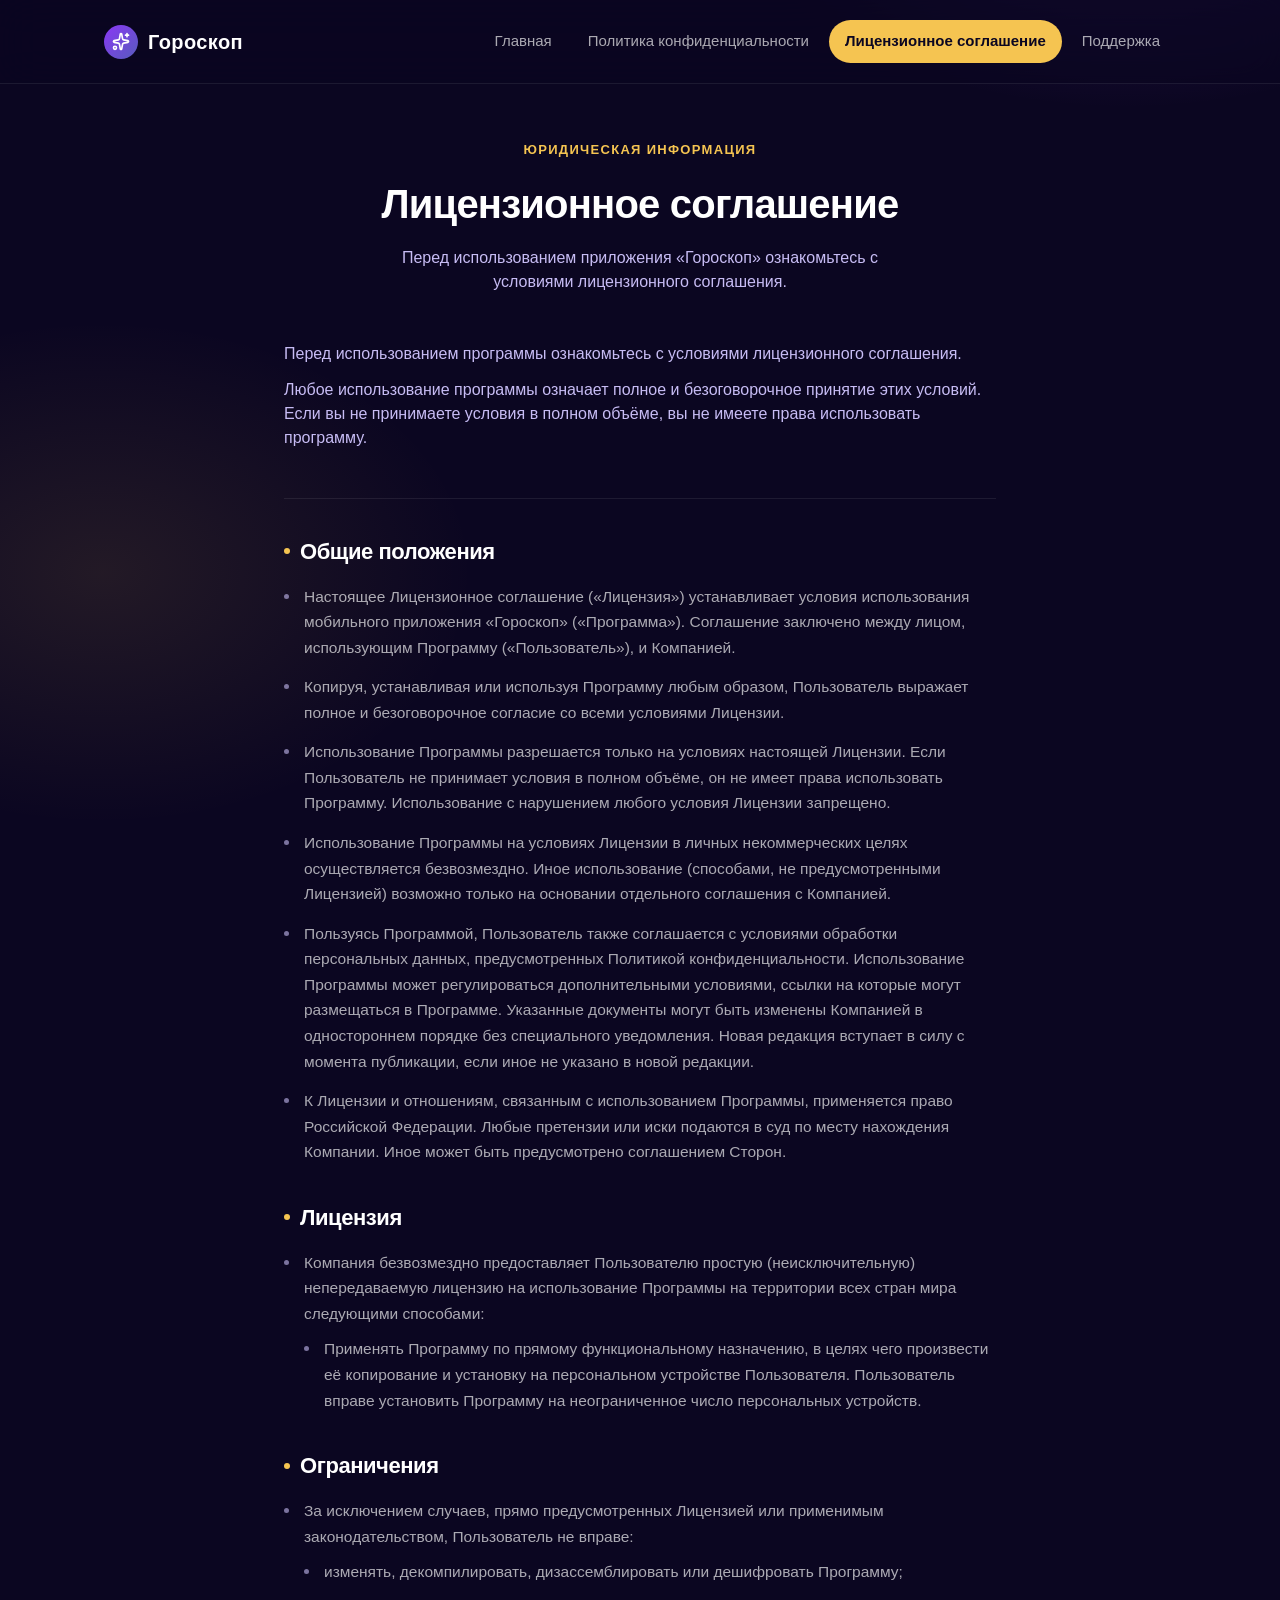
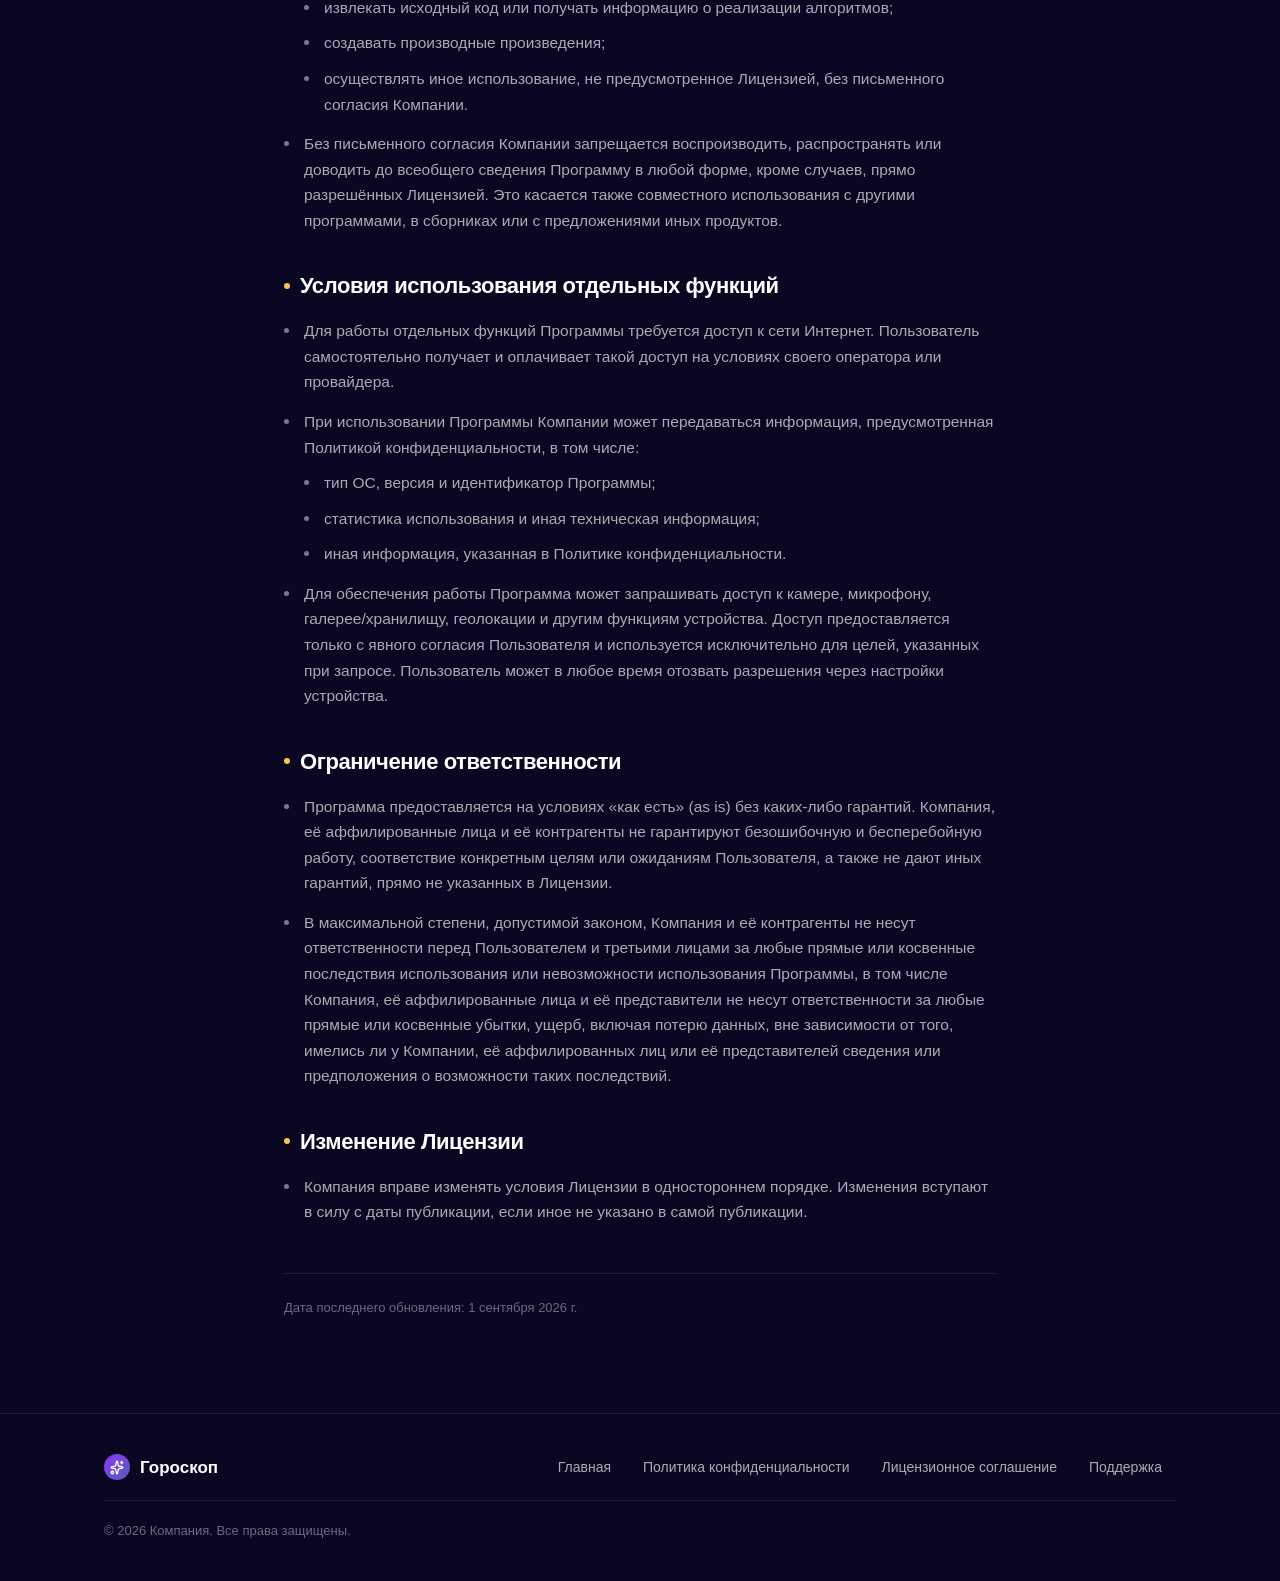
==== license.html @ 62596743 "Deploy camo landing page Replace placeholder index.html with the full landing (index, license, priva" ====
<!DOCTYPE html>
<html lang="ru">
<head>
<meta charset="UTF-8">
<meta name="viewport" content="width=device-width, initial-scale=1.0">
<title>Лицензионное соглашение — Гороскоп</title>
<meta name="description" content="Лицензионное соглашение мобильного приложения «Гороскоп».">
<link rel="stylesheet" href="assets/css/style.css">
</head>
<body>

<header class="site-header">
  <div class="container">
    <a href="index.html" class="brand">
      <span class="icon-badge"><img src="assets/img/icons/sparkle.svg" alt=""></span>
      Гороскоп
    </a>
    <nav class="nav" id="site-nav">
      <a href="index.html" class="nav-link">Главная</a>
      <a href="privacy.html" class="nav-link">Политика конфиденциальности</a>
      <a href="license.html" class="nav-link is-active">Лицензионное соглашение</a>
      <a href="support.html" class="nav-link">Поддержка</a>
    </nav>
    <button class="nav-toggle" type="button" aria-label="Открыть меню" aria-expanded="false" aria-controls="site-nav">
      <svg viewBox="0 0 24 24" fill="none" xmlns="http://www.w3.org/2000/svg">
        <path d="M3 6H21M3 12H21M3 18H21" stroke="currentColor" stroke-width="2" stroke-linecap="round"/>
      </svg>
    </button>
  </div>
</header>

<main>
  <section class="page-hero">
    <div class="container">
      <span class="eyebrow">Юридическая информация</span>
      <h1>Лицензионное соглашение</h1>
      <p>Перед использованием приложения «Гороскоп» ознакомьтесь с условиями лицензионного соглашения.</p>
    </div>
  </section>

  <section class="legal-content">
    <div class="container">
      <div class="intro">
        <p>Перед использованием программы ознакомьтесь с условиями лицензионного соглашения.</p>
        <p>Любое использование программы означает полное и безоговорочное принятие этих условий. Если вы не принимаете условия в полном объёме, вы не имеете права использовать программу.</p>
      </div>

      <div class="legal-section">
        <h2>Общие положения</h2>
        <ul>
          <li>Настоящее Лицензионное соглашение («Лицензия») устанавливает условия использования мобильного приложения «Гороскоп» («Программа»). Соглашение заключено между лицом, использующим Программу («Пользователь»), и Компанией.</li>
          <li>Копируя, устанавливая или используя Программу любым образом, Пользователь выражает полное и безоговорочное согласие со всеми условиями Лицензии.</li>
          <li>Использование Программы разрешается только на условиях настоящей Лицензии. Если Пользователь не принимает условия в полном объёме, он не имеет права использовать Программу. Использование с нарушением любого условия Лицензии запрещено.</li>
          <li>Использование Программы на условиях Лицензии в личных некоммерческих целях осуществляется безвозмездно. Иное использование (способами, не предусмотренными Лицензией) возможно только на основании отдельного соглашения с Компанией.</li>
          <li>Пользуясь Программой, Пользователь также соглашается с условиями обработки персональных данных, предусмотренных Политикой конфиденциальности. Использование Программы может регулироваться дополнительными условиями, ссылки на которые могут размещаться в Программе. Указанные документы могут быть изменены Компанией в одностороннем порядке без специального уведомления. Новая редакция вступает в силу с момента публикации, если иное не указано в новой редакции.</li>
          <li>К Лицензии и отношениям, связанным с использованием Программы, применяется право Российской Федерации. Любые претензии или иски подаются в суд по месту нахождения Компании. Иное может быть предусмотрено соглашением Сторон.</li>
        </ul>
      </div>

      <div class="legal-section">
        <h2>Лицензия</h2>
        <ul>
          <li>Компания безвозмездно предоставляет Пользователю простую (неисключительную) непередаваемую лицензию на использование Программы на территории всех стран мира следующими способами:
            <ul>
              <li>Применять Программу по прямому функциональному назначению, в целях чего произвести её копирование и установку на персональном устройстве Пользователя. Пользователь вправе установить Программу на неограниченное число персональных устройств.</li>
            </ul>
          </li>
        </ul>
      </div>

      <div class="legal-section">
        <h2>Ограничения</h2>
        <ul>
          <li>За исключением случаев, прямо предусмотренных Лицензией или применимым законодательством, Пользователь не вправе:
            <ul>
              <li>изменять, декомпилировать, дизассемблировать или дешифровать Программу;</li>
              <li>извлекать исходный код или получать информацию о реализации алгоритмов;</li>
              <li>создавать производные произведения;</li>
              <li>осуществлять иное использование, не предусмотренное Лицензией, без письменного согласия Компании.</li>
            </ul>
          </li>
          <li>Без письменного согласия Компании запрещается воспроизводить, распространять или доводить до всеобщего сведения Программу в любой форме, кроме случаев, прямо разрешённых Лицензией. Это касается также совместного использования с другими программами, в сборниках или с предложениями иных продуктов.</li>
        </ul>
      </div>

      <div class="legal-section">
        <h2>Условия использования отдельных функций</h2>
        <ul>
          <li>Для работы отдельных функций Программы требуется доступ к сети Интернет. Пользователь самостоятельно получает и оплачивает такой доступ на условиях своего оператора или провайдера.</li>
          <li>При использовании Программы Компании может передаваться информация, предусмотренная Политикой конфиденциальности, в том числе:
            <ul>
              <li>тип ОС, версия и идентификатор Программы;</li>
              <li>статистика использования и иная техническая информация;</li>
              <li>иная информация, указанная в Политике конфиденциальности.</li>
            </ul>
          </li>
          <li>Для обеспечения работы Программа может запрашивать доступ к камере, микрофону, галерее/хранилищу, геолокации и другим функциям устройства. Доступ предоставляется только с явного согласия Пользователя и используется исключительно для целей, указанных при запросе. Пользователь может в любое время отозвать разрешения через настройки устройства.</li>
        </ul>
      </div>

      <div class="legal-section">
        <h2>Ограничение ответственности</h2>
        <ul>
          <li>Программа предоставляется на условиях «как есть» (as is) без каких-либо гарантий. Компания, её аффилированные лица и её контрагенты не гарантируют безошибочную и бесперебойную работу, соответствие конкретным целям или ожиданиям Пользователя, а также не дают иных гарантий, прямо не указанных в Лицензии.</li>
          <li>В максимальной степени, допустимой законом, Компания и её контрагенты не несут ответственности перед Пользователем и третьими лицами за любые прямые или косвенные последствия использования или невозможности использования Программы, в том числе Компания, её аффилированные лица и её представители не несут ответственности за любые прямые или косвенные убытки, ущерб, включая потерю данных, вне зависимости от того, имелись ли у Компании, её аффилированных лиц или её представителей сведения или предположения о возможности таких последствий.</li>
        </ul>
      </div>

      <div class="legal-section">
        <h2>Изменение Лицензии</h2>
        <ul>
          <li>Компания вправе изменять условия Лицензии в одностороннем порядке. Изменения вступают в силу с даты публикации, если иное не указано в самой публикации.</li>
        </ul>
      </div>

      <p class="legal-updated">Дата последнего обновления: 1 сентября 2026 г.</p>
    </div>
  </section>
</main>

<footer class="site-footer">
  <div class="container">
    <a href="index.html" class="footer-brand">
      <span class="icon-badge"><img src="assets/img/icons/sparkle.svg" alt=""></span>
      Гороскоп
    </a>
    <ul class="footer-nav">
      <li><a href="index.html" class="nav-link">Главная</a></li>
      <li><a href="privacy.html" class="nav-link">Политика конфиденциальности</a></li>
      <li><a href="license.html" class="nav-link">Лицензионное соглашение</a></li>
      <li><a href="support.html" class="nav-link">Поддержка</a></li>
    </ul>
    <p class="footer-copy">© 2026 Компания. Все права защищены.</p>
  </div>
</footer>

<script src="assets/js/main.js"></script>
</body>
</html>
---- assets/css/style.css ----
/* ============================================================
   Гороскоп — лендинг. Цветовая палитра и типографика взяты из
   дизайна приложения в Figma («Камуфляжи | Кудряшова»).
   ============================================================ */

:root {
  --color-bg: #0b0621;
  --color-bg-soft: #0f0c20;
  --color-bg-elevated: #16062e;
  --color-surface: rgba(255, 255, 255, 0.04);
  --color-surface-hover: rgba(255, 255, 255, 0.07);
  --color-border: rgba(255, 255, 255, 0.08);
  --color-border-strong: rgba(255, 255, 255, 0.14);
  --color-text: #ffffff;
  --color-text-muted: #c7bcf4;
  --color-text-dim: rgba(255, 255, 255, 0.66);
  --color-accent: #f5c451;
  --color-accent-2: #9747ff;
  --color-violet: #575cbc;
  --color-violet-deep: #8a38f5;

  --radius-pill: 100px;
  --radius-lg: 32px;
  --radius-md: 20px;
  --radius-sm: 12px;

  --font-display: -apple-system, "SF Pro Display", "Segoe UI", Roboto, Helvetica, Arial, sans-serif;
  --font-text: -apple-system, "SF Pro Text", "Segoe UI", Roboto, Helvetica, Arial, sans-serif;

  --container-width: 1120px;
  --header-height: 84px;
}

* {
  box-sizing: border-box;
}

html {
  scroll-behavior: smooth;
}

body {
  margin: 0;
  min-height: 100vh;
  background:
    radial-gradient(680px 460px at 88% -6%, rgba(151, 71, 255, 0.28), transparent 65%),
    radial-gradient(620px 420px at 8% 18%, rgba(245, 196, 81, 0.10), transparent 60%),
    radial-gradient(900px 620px at 50% 115%, rgba(87, 92, 188, 0.28), transparent 60%),
    var(--color-bg);
  color: var(--color-text);
  font-family: var(--font-text);
  font-size: 16px;
  line-height: 1.5;
  -webkit-font-smoothing: antialiased;
}

img {
  max-width: 100%;
  display: block;
}

a {
  color: inherit;
  text-decoration: none;
}

ul {
  margin: 0;
  padding: 0;
  list-style: none;
}

h1, h2, h3, h4 {
  font-family: var(--font-display);
  margin: 0;
  font-weight: 700;
  letter-spacing: -0.02em;
}

p {
  margin: 0;
}

.container {
  width: 100%;
  max-width: var(--container-width);
  margin: 0 auto;
  padding: 0 24px;
}

.visually-hidden {
  position: absolute;
  width: 1px;
  height: 1px;
  overflow: hidden;
  clip: rect(0 0 0 0);
  white-space: nowrap;
}

/* ---------------- Header ---------------- */

.site-header {
  position: sticky;
  top: 0;
  z-index: 100;
  height: var(--header-height);
  display: flex;
  align-items: center;
  background: rgba(11, 6, 33, 0.72);
  backdrop-filter: blur(20px);
  -webkit-backdrop-filter: blur(20px);
  border-bottom: 1px solid var(--color-border);
}

.site-header .container {
  display: flex;
  align-items: center;
  justify-content: space-between;
  gap: 24px;
}

.brand {
  display: flex;
  align-items: center;
  gap: 10px;
  font-family: var(--font-display);
  font-weight: 800;
  font-size: 20px;
  letter-spacing: 0.02em;
}

.brand .icon-badge {
  width: 34px;
  height: 34px;
}

.nav {
  display: flex;
  align-items: center;
  gap: 4px;
}

.nav-link {
  padding: 10px 16px;
  border-radius: var(--radius-pill);
  font-size: 15px;
  font-weight: 500;
  color: var(--color-text-dim);
  transition: color 0.2s ease, background 0.2s ease;
  white-space: nowrap;
}

.nav-link:hover {
  color: var(--color-text);
  background: var(--color-surface);
}

.nav-link.is-active {
  color: var(--color-bg);
  background: var(--color-accent);
  font-weight: 600;
}

.nav-toggle {
  display: none;
  width: 40px;
  height: 40px;
  border-radius: var(--radius-sm);
  border: 1px solid var(--color-border);
  background: var(--color-surface);
  color: var(--color-text);
  align-items: center;
  justify-content: center;
}

.nav-toggle svg {
  width: 20px;
  height: 20px;
}

/* ---------------- Buttons ---------------- */

.btn {
  display: inline-flex;
  align-items: center;
  justify-content: center;
  gap: 8px;
  padding: 15px 28px;
  border-radius: var(--radius-pill);
  font-family: var(--font-text);
  font-weight: 600;
  font-size: 16px;
  border: 1px solid transparent;
  cursor: pointer;
  transition: transform 0.2s ease, background 0.2s ease, border-color 0.2s ease;
}

.btn:hover {
  transform: translateY(-1px);
}

.btn-primary {
  background: var(--color-accent);
  color: #241605;
}

.btn-primary:hover {
  background: #f8d271;
}

.btn-ghost {
  background: var(--color-surface);
  border-color: var(--color-border-strong);
  color: var(--color-text);
}

.btn-ghost:hover {
  background: var(--color-surface-hover);
}

/* ---------------- Hero ---------------- */

.hero {
  padding: 88px 0 60px;
}

.hero .container {
  display: flex;
  justify-content: center;
  text-align: center;
}

.hero-content {
  max-width: 640px;
}

.hero-eyebrow {
  display: inline-flex;
  align-items: center;
  gap: 8px;
  padding: 8px 16px;
  border-radius: var(--radius-pill);
  background: var(--color-surface);
  border: 1px solid var(--color-border-strong);
  color: var(--color-accent);
  font-size: 13px;
  font-weight: 600;
  letter-spacing: 0.08em;
  text-transform: uppercase;
  margin-bottom: 24px;
}

.hero-eyebrow .icon {
  width: 16px;
  height: 16px;
}

.hero h1 {
  font-size: clamp(36px, 5vw, 56px);
  line-height: 1.08;
  font-weight: 800;
  margin-bottom: 20px;
}

.hero h1 span {
  color: var(--color-accent);
}

.hero-subtext {
  font-size: 19px;
  color: var(--color-text-muted);
  max-width: 480px;
  margin: 0 auto 32px;
  line-height: 1.5;
}

.hero-actions {
  display: flex;
  flex-wrap: wrap;
  align-items: center;
  justify-content: center;
  gap: 16px;
}

.store-note {
  display: inline-flex;
  align-items: center;
  gap: 8px;
  padding: 12px 20px;
  border-radius: var(--radius-pill);
  background: var(--color-surface);
  border: 1px dashed var(--color-border-strong);
  color: var(--color-text-dim);
  font-size: 14px;
}

/* ---------------- Sections ---------------- */

.section {
  padding: 64px 0;
}

.section-head {
  max-width: 620px;
  margin: 0 auto 44px;
  text-align: center;
}

.section-head .eyebrow {
  display: block;
  color: var(--color-accent);
  font-size: 13px;
  font-weight: 700;
  letter-spacing: 0.1em;
  text-transform: uppercase;
  margin-bottom: 12px;
}

.section-head h2 {
  font-size: clamp(28px, 3.5vw, 38px);
  margin-bottom: 12px;
}

.section-head p {
  color: var(--color-text-muted);
  font-size: 17px;
}

/* Feature cards */

.feature-grid {
  display: grid;
  grid-template-columns: repeat(3, 1fr);
  gap: 20px;
}

.feature-card {
  background: var(--color-surface);
  border: 1px solid var(--color-border);
  border-radius: var(--radius-lg);
  padding: 32px;
  transition: border-color 0.2s ease, transform 0.2s ease;
}

.feature-card:hover {
  border-color: var(--color-border-strong);
  transform: translateY(-4px);
}

.feature-icon {
  width: 52px;
  height: 52px;
  border-radius: var(--radius-md);
  background: rgba(245, 196, 81, 0.12);
  display: flex;
  align-items: center;
  justify-content: center;
  margin-bottom: 20px;
}

.feature-icon img {
  width: 24px;
  height: 24px;
}

.feature-card h3 {
  font-size: 20px;
  margin-bottom: 10px;
}

.feature-card p {
  color: var(--color-text-muted);
  font-size: 15px;
  line-height: 1.55;
}

/* Zodiac grid */

.zodiac-section {
  background: var(--color-bg-elevated);
  border-top: 1px solid var(--color-border);
  border-bottom: 1px solid var(--color-border);
}

.zodiac-grid {
  display: grid;
  grid-template-columns: repeat(6, 1fr);
  gap: 16px;
}

.zodiac-item {
  display: flex;
  flex-direction: column;
  align-items: center;
  gap: 12px;
  padding: 20px 12px;
  border-radius: var(--radius-md);
  background: var(--color-surface);
  border: 1px solid var(--color-border);
  text-align: center;
}

.zodiac-item .glyph {
  width: 40px;
  height: 40px;
  border-radius: 50%;
  background: rgba(151, 71, 255, 0.16);
  display: flex;
  align-items: center;
  justify-content: center;
}

.zodiac-item .glyph img {
  width: 20px;
  height: 20px;
}

.zodiac-item span {
  font-size: 13px;
  font-weight: 600;
  color: var(--color-text-dim);
}

/* CTA */

.cta {
  text-align: center;
  background: var(--color-surface);
  border: 1px solid var(--color-border-strong);
  border-radius: var(--radius-lg);
  padding: 56px 32px;
}

.cta h2 {
  font-size: clamp(26px, 3vw, 34px);
  margin-bottom: 14px;
}

.cta p {
  color: var(--color-text-muted);
  margin-bottom: 28px;
  font-size: 17px;
}

/* ---------------- Footer ---------------- */

.site-footer {
  border-top: 1px solid var(--color-border);
  padding: 40px 0;
}

.site-footer .container {
  display: flex;
  flex-wrap: wrap;
  align-items: center;
  justify-content: space-between;
  gap: 20px;
}

.footer-brand {
  display: flex;
  align-items: center;
  gap: 10px;
  font-family: var(--font-display);
  font-weight: 700;
  font-size: 17px;
}

.footer-brand .icon-badge {
  width: 26px;
  height: 26px;
}

.footer-nav {
  display: flex;
  flex-wrap: wrap;
  gap: 8px 4px;
}

.footer-nav .nav-link {
  color: var(--color-text-dim);
  padding: 8px 14px;
  font-size: 14px;
}

.footer-copy {
  width: 100%;
  color: rgba(255, 255, 255, 0.4);
  font-size: 13px;
  padding-top: 20px;
  border-top: 1px solid var(--color-border);
}

/* ---------------- Icon badge helper ---------------- */

.icon-badge {
  border-radius: 50%;
  background: linear-gradient(135deg, var(--color-violet-deep), var(--color-violet));
  display: flex;
  align-items: center;
  justify-content: center;
  flex-shrink: 0;
}

.icon-badge img {
  width: 55%;
  height: 55%;
}

/* ---------------- Legal / text pages ---------------- */

.page-hero {
  padding: 56px 0 24px;
  text-align: center;
}

.page-hero .eyebrow {
  display: block;
  color: var(--color-accent);
  font-size: 13px;
  font-weight: 700;
  letter-spacing: 0.1em;
  text-transform: uppercase;
  margin-bottom: 14px;
}

.page-hero h1 {
  font-size: clamp(28px, 4vw, 40px);
  margin-bottom: 12px;
}

.page-hero p {
  color: var(--color-text-muted);
  font-size: 16px;
  max-width: 560px;
  margin: 0 auto;
}

.legal-content {
  max-width: 760px;
  margin: 0 auto;
  padding: 24px 0 96px;
}

.legal-content .intro p {
  color: var(--color-text-muted);
  font-size: 16px;
  margin-bottom: 12px;
}

.legal-content .intro {
  margin-bottom: 36px;
  padding-bottom: 36px;
  border-bottom: 1px solid var(--color-border);
}

.legal-section {
  margin-bottom: 36px;
}

.legal-section h2 {
  font-size: 22px;
  margin-bottom: 16px;
  display: flex;
  align-items: center;
  gap: 10px;
}

.legal-section h2::before {
  content: "";
  width: 6px;
  height: 6px;
  border-radius: 50%;
  background: var(--color-accent);
  flex-shrink: 0;
}

.legal-section ul {
  display: flex;
  flex-direction: column;
  gap: 14px;
}

.legal-section li {
  color: var(--color-text-dim);
  font-size: 15.5px;
  line-height: 1.65;
  padding-left: 20px;
  position: relative;
}

.legal-section li::before {
  content: "";
  position: absolute;
  left: 0;
  top: 10px;
  width: 5px;
  height: 5px;
  border-radius: 50%;
  background: var(--color-text-muted);
  opacity: 0.6;
}

.legal-section ul ul {
  margin-top: 10px;
  gap: 10px;
}

.legal-updated {
  margin-top: 48px;
  padding-top: 24px;
  border-top: 1px solid var(--color-border);
  color: rgba(255, 255, 255, 0.4);
  font-size: 13px;
}

/* ---------------- Support page ---------------- */

.support-content {
  max-width: 680px;
  margin: 0 auto;
  padding: 24px 0 96px;
  display: flex;
  flex-direction: column;
  gap: 24px;
}

.support-card {
  background: var(--color-surface);
  border: 1px solid var(--color-border);
  border-radius: var(--radius-lg);
  padding: 36px;
}

.support-card h2 {
  font-size: 22px;
  margin-bottom: 12px;
}

.support-card p {
  color: var(--color-text-muted);
  font-size: 15.5px;
  line-height: 1.6;
  margin-bottom: 20px;
}

.support-email {
  display: inline-flex;
  align-items: center;
  gap: 10px;
  padding: 16px 24px;
  border-radius: var(--radius-pill);
  background: var(--color-accent);
  color: #241605;
  font-weight: 700;
  font-size: 16px;
}

.support-email .icon {
  width: 20px;
  height: 20px;
}

.support-meta {
  display: flex;
  flex-wrap: wrap;
  gap: 12px;
  margin-top: 24px;
}

.support-meta .tag {
  font-size: 13px;
  color: var(--color-text-dim);
  background: rgba(255, 255, 255, 0.06);
  border: 1px solid var(--color-border);
  border-radius: var(--radius-pill);
  padding: 8px 14px;
}

/* ---------------- Responsive ---------------- */

@media (max-width: 900px) {
  .feature-grid {
    grid-template-columns: 1fr;
  }

  .zodiac-grid {
    grid-template-columns: repeat(4, 1fr);
  }
}

@media (max-width: 760px) {
  .nav {
    position: fixed;
    top: var(--header-height);
    left: 0;
    right: 0;
    flex-direction: column;
    align-items: stretch;
    background: rgba(11, 6, 33, 0.98);
    backdrop-filter: blur(20px);
    border-bottom: 1px solid var(--color-border);
    padding: 12px;
    gap: 4px;
    transform: translateY(-8px);
    opacity: 0;
    visibility: hidden;
    transition: opacity 0.2s ease, transform 0.2s ease, visibility 0.2s;
  }

  .nav.is-open {
    transform: translateY(0);
    opacity: 1;
    visibility: visible;
  }

  .nav-link {
    text-align: center;
    padding: 14px 16px;
  }

  .nav-toggle {
    display: inline-flex;
  }

  .zodiac-grid {
    grid-template-columns: repeat(3, 1fr);
  }
}

@media (max-width: 520px) {
  .hero {
    padding: 56px 0 40px;
  }

  .site-footer .container {
    flex-direction: column;
    align-items: flex-start;
  }
}
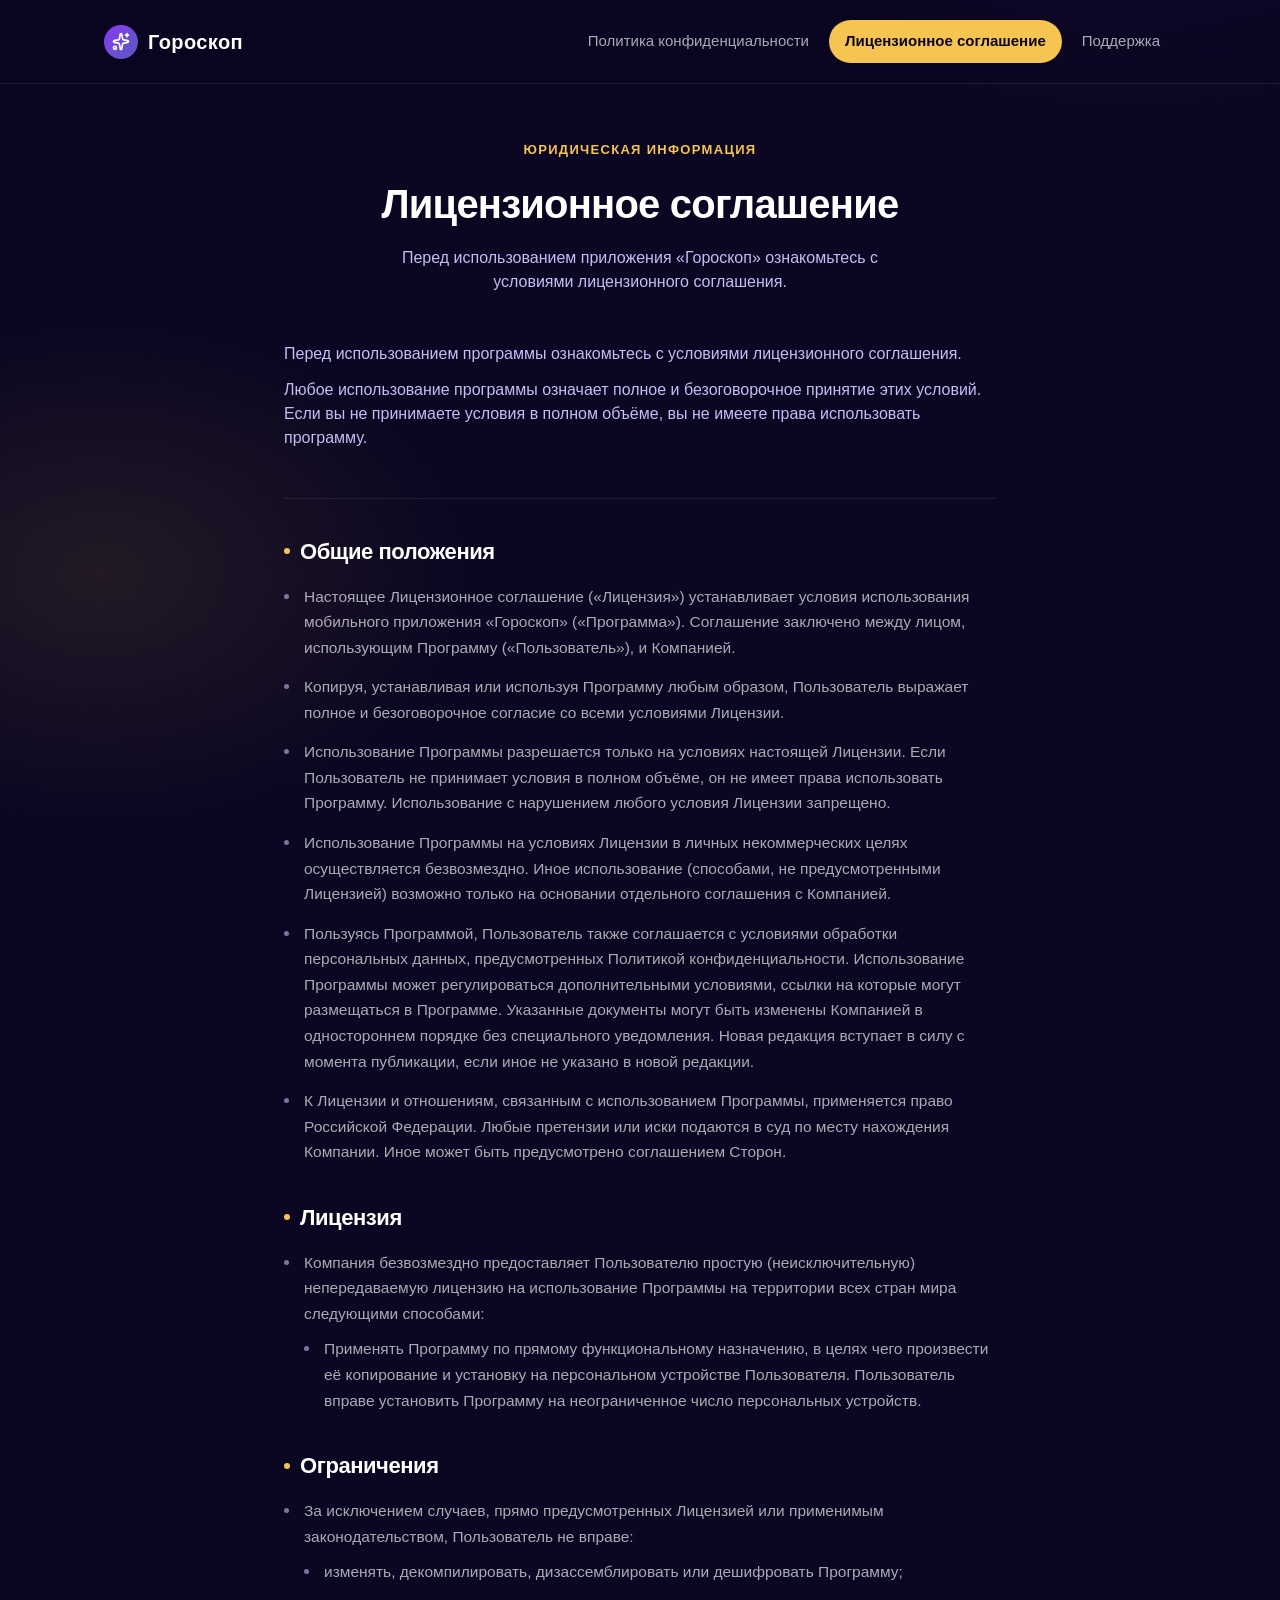
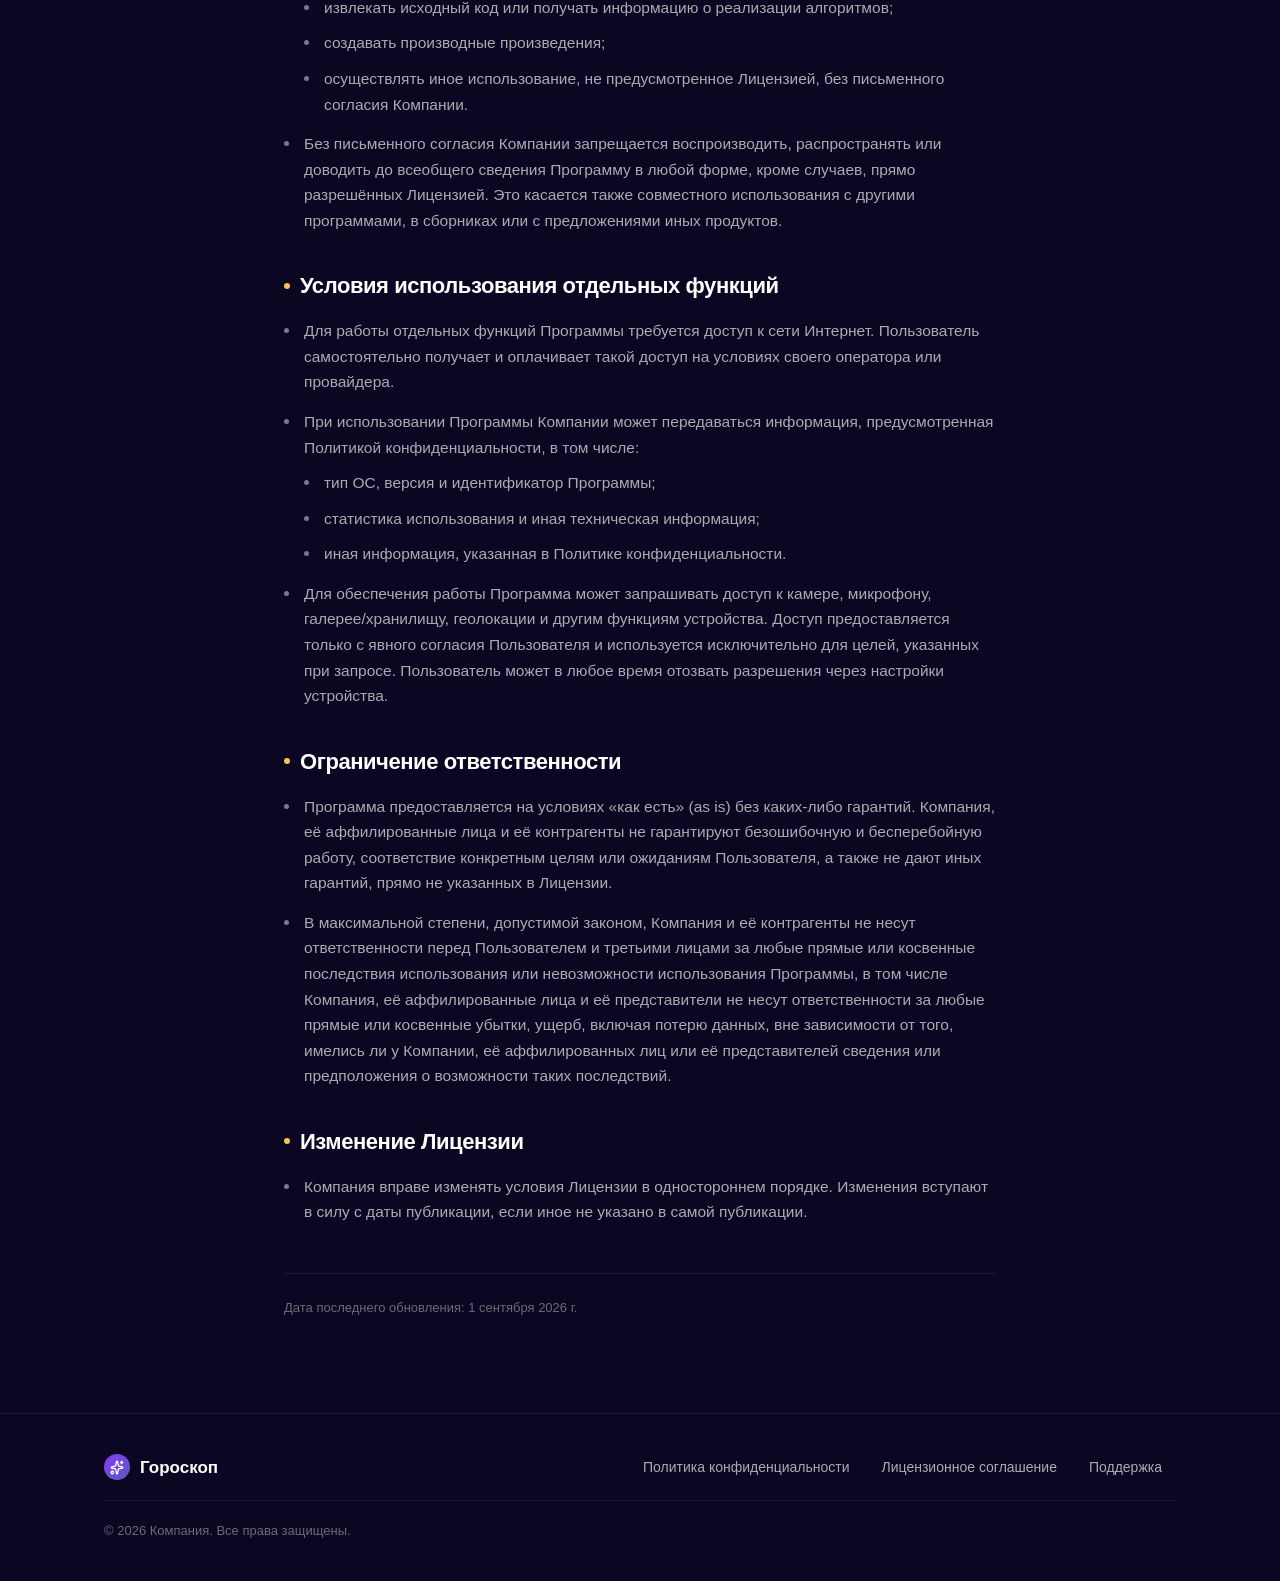
==== commit 41bb9dd5: "Replace marketing landing with legal pages only New version drops the promo homepage: nav and footer" ====
--- a/license.html
+++ b/license.html
@@ -11,12 +11,11 @@
 
 <header class="site-header">
   <div class="container">
-    <a href="index.html" class="brand">
+    <a href="privacy.html" class="brand">
       <span class="icon-badge"><img src="assets/img/icons/sparkle.svg" alt=""></span>
       Гороскоп
     </a>
     <nav class="nav" id="site-nav">
-      <a href="index.html" class="nav-link">Главная</a>
       <a href="privacy.html" class="nav-link">Политика конфиденциальности</a>
       <a href="license.html" class="nav-link is-active">Лицензионное соглашение</a>
       <a href="support.html" class="nav-link">Поддержка</a>
@@ -120,12 +119,11 @@
 
 <footer class="site-footer">
   <div class="container">
-    <a href="index.html" class="footer-brand">
+    <a href="privacy.html" class="footer-brand">
       <span class="icon-badge"><img src="assets/img/icons/sparkle.svg" alt=""></span>
       Гороскоп
     </a>
     <ul class="footer-nav">
-      <li><a href="index.html" class="nav-link">Главная</a></li>
       <li><a href="privacy.html" class="nav-link">Политика конфиденциальности</a></li>
       <li><a href="license.html" class="nav-link">Лицензионное соглашение</a></li>
       <li><a href="support.html" class="nav-link">Поддержка</a></li>
--- a/assets/css/style.css
+++ b/assets/css/style.css
@@ -218,230 +218,6 @@
   background: var(--color-surface-hover);
 }
 
-/* ---------------- Hero ---------------- */
-
-.hero {
-  padding: 88px 0 60px;
-}
-
-.hero .container {
-  display: flex;
-  justify-content: center;
-  text-align: center;
-}
-
-.hero-content {
-  max-width: 640px;
-}
-
-.hero-eyebrow {
-  display: inline-flex;
-  align-items: center;
-  gap: 8px;
-  padding: 8px 16px;
-  border-radius: var(--radius-pill);
-  background: var(--color-surface);
-  border: 1px solid var(--color-border-strong);
-  color: var(--color-accent);
-  font-size: 13px;
-  font-weight: 600;
-  letter-spacing: 0.08em;
-  text-transform: uppercase;
-  margin-bottom: 24px;
-}
-
-.hero-eyebrow .icon {
-  width: 16px;
-  height: 16px;
-}
-
-.hero h1 {
-  font-size: clamp(36px, 5vw, 56px);
-  line-height: 1.08;
-  font-weight: 800;
-  margin-bottom: 20px;
-}
-
-.hero h1 span {
-  color: var(--color-accent);
-}
-
-.hero-subtext {
-  font-size: 19px;
-  color: var(--color-text-muted);
-  max-width: 480px;
-  margin: 0 auto 32px;
-  line-height: 1.5;
-}
-
-.hero-actions {
-  display: flex;
-  flex-wrap: wrap;
-  align-items: center;
-  justify-content: center;
-  gap: 16px;
-}
-
-.store-note {
-  display: inline-flex;
-  align-items: center;
-  gap: 8px;
-  padding: 12px 20px;
-  border-radius: var(--radius-pill);
-  background: var(--color-surface);
-  border: 1px dashed var(--color-border-strong);
-  color: var(--color-text-dim);
-  font-size: 14px;
-}
-
-/* ---------------- Sections ---------------- */
-
-.section {
-  padding: 64px 0;
-}
-
-.section-head {
-  max-width: 620px;
-  margin: 0 auto 44px;
-  text-align: center;
-}
-
-.section-head .eyebrow {
-  display: block;
-  color: var(--color-accent);
-  font-size: 13px;
-  font-weight: 700;
-  letter-spacing: 0.1em;
-  text-transform: uppercase;
-  margin-bottom: 12px;
-}
-
-.section-head h2 {
-  font-size: clamp(28px, 3.5vw, 38px);
-  margin-bottom: 12px;
-}
-
-.section-head p {
-  color: var(--color-text-muted);
-  font-size: 17px;
-}
-
-/* Feature cards */
-
-.feature-grid {
-  display: grid;
-  grid-template-columns: repeat(3, 1fr);
-  gap: 20px;
-}
-
-.feature-card {
-  background: var(--color-surface);
-  border: 1px solid var(--color-border);
-  border-radius: var(--radius-lg);
-  padding: 32px;
-  transition: border-color 0.2s ease, transform 0.2s ease;
-}
-
-.feature-card:hover {
-  border-color: var(--color-border-strong);
-  transform: translateY(-4px);
-}
-
-.feature-icon {
-  width: 52px;
-  height: 52px;
-  border-radius: var(--radius-md);
-  background: rgba(245, 196, 81, 0.12);
-  display: flex;
-  align-items: center;
-  justify-content: center;
-  margin-bottom: 20px;
-}
-
-.feature-icon img {
-  width: 24px;
-  height: 24px;
-}
-
-.feature-card h3 {
-  font-size: 20px;
-  margin-bottom: 10px;
-}
-
-.feature-card p {
-  color: var(--color-text-muted);
-  font-size: 15px;
-  line-height: 1.55;
-}
-
-/* Zodiac grid */
-
-.zodiac-section {
-  background: var(--color-bg-elevated);
-  border-top: 1px solid var(--color-border);
-  border-bottom: 1px solid var(--color-border);
-}
-
-.zodiac-grid {
-  display: grid;
-  grid-template-columns: repeat(6, 1fr);
-  gap: 16px;
-}
-
-.zodiac-item {
-  display: flex;
-  flex-direction: column;
-  align-items: center;
-  gap: 12px;
-  padding: 20px 12px;
-  border-radius: var(--radius-md);
-  background: var(--color-surface);
-  border: 1px solid var(--color-border);
-  text-align: center;
-}
-
-.zodiac-item .glyph {
-  width: 40px;
-  height: 40px;
-  border-radius: 50%;
-  background: rgba(151, 71, 255, 0.16);
-  display: flex;
-  align-items: center;
-  justify-content: center;
-}
-
-.zodiac-item .glyph img {
-  width: 20px;
-  height: 20px;
-}
-
-.zodiac-item span {
-  font-size: 13px;
-  font-weight: 600;
-  color: var(--color-text-dim);
-}
-
-/* CTA */
-
-.cta {
-  text-align: center;
-  background: var(--color-surface);
-  border: 1px solid var(--color-border-strong);
-  border-radius: var(--radius-lg);
-  padding: 56px 32px;
-}
-
-.cta h2 {
-  font-size: clamp(26px, 3vw, 34px);
-  margin-bottom: 14px;
-}
-
-.cta p {
-  color: var(--color-text-muted);
-  margin-bottom: 28px;
-  font-size: 17px;
-}
-
 /* ---------------- Footer ---------------- */
 
 .site-footer {
@@ -678,16 +454,6 @@
 }
 
 /* ---------------- Responsive ---------------- */
-
-@media (max-width: 900px) {
-  .feature-grid {
-    grid-template-columns: 1fr;
-  }
-
-  .zodiac-grid {
-    grid-template-columns: repeat(4, 1fr);
-  }
-}
 
 @media (max-width: 760px) {
   .nav {
@@ -722,17 +488,9 @@
   .nav-toggle {
     display: inline-flex;
   }
-
-  .zodiac-grid {
-    grid-template-columns: repeat(3, 1fr);
-  }
 }
 
 @media (max-width: 520px) {
-  .hero {
-    padding: 56px 0 40px;
-  }
-
   .site-footer .container {
     flex-direction: column;
     align-items: flex-start;
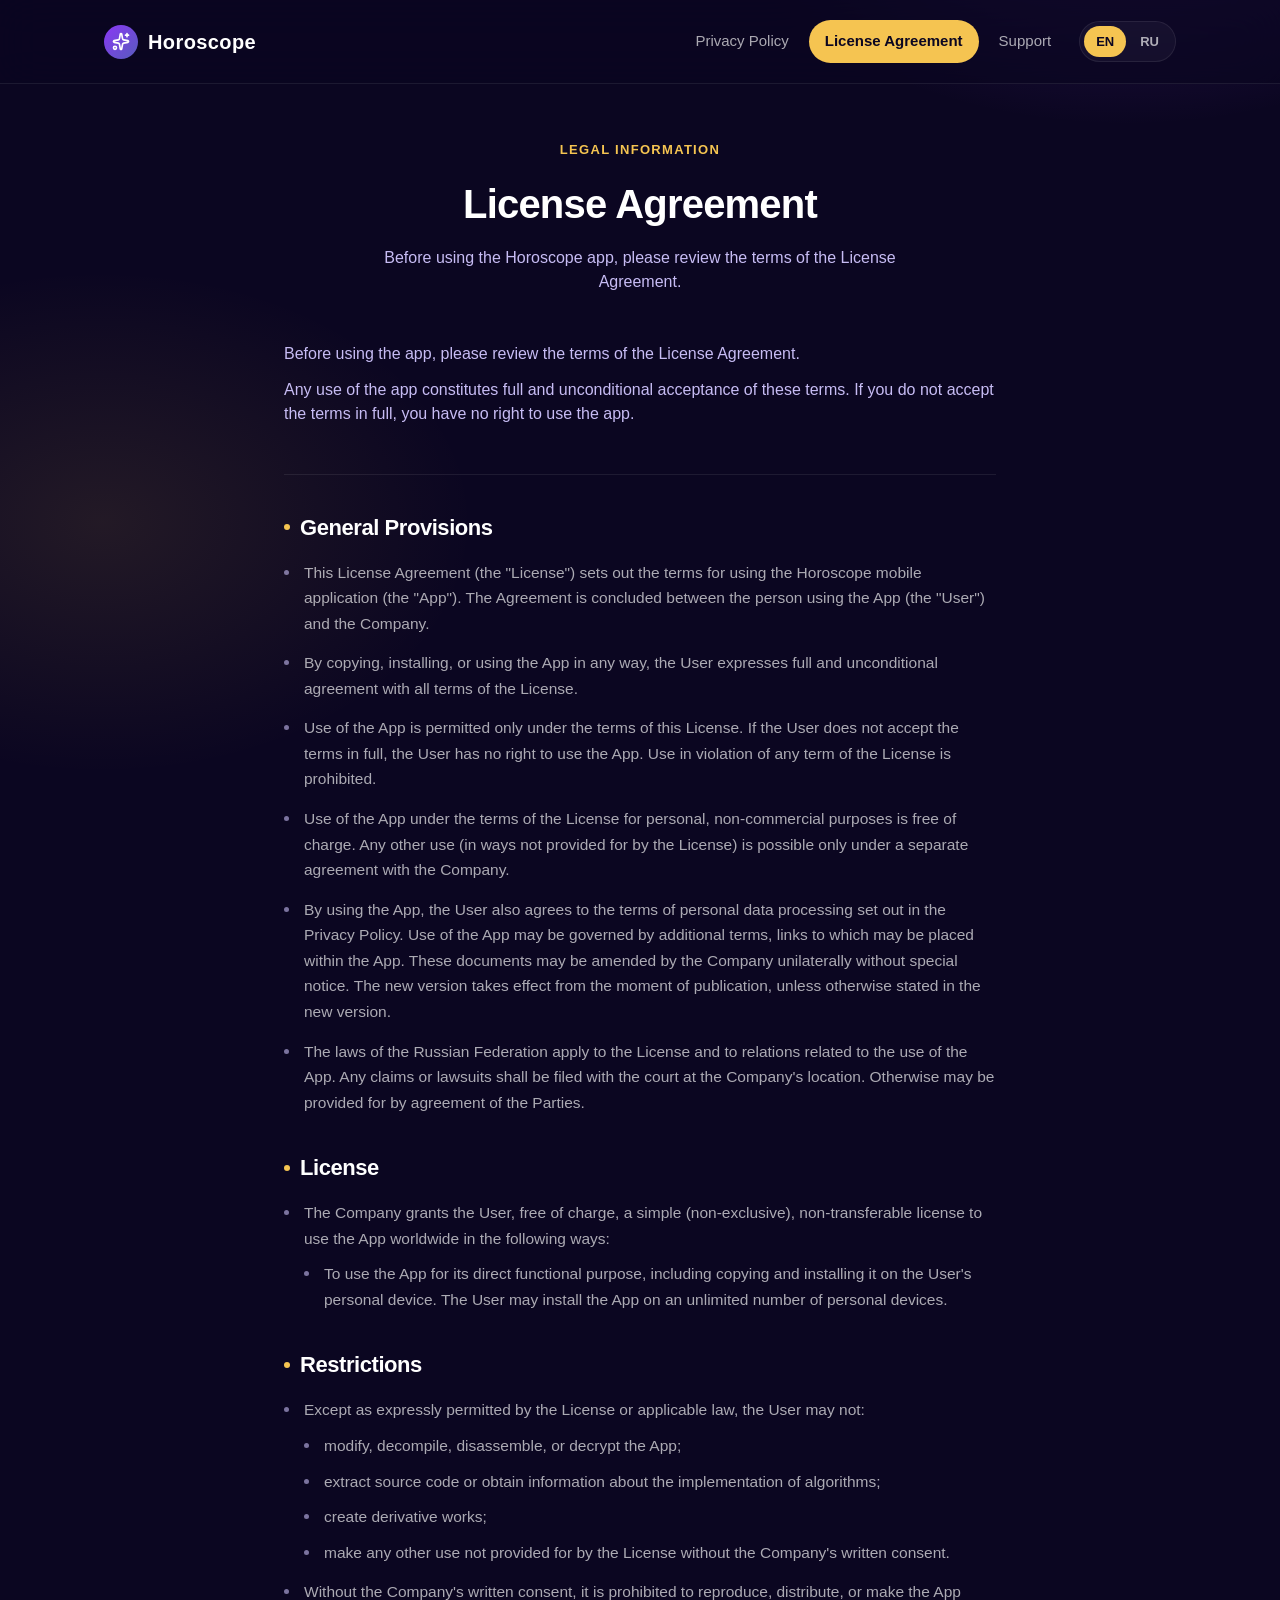
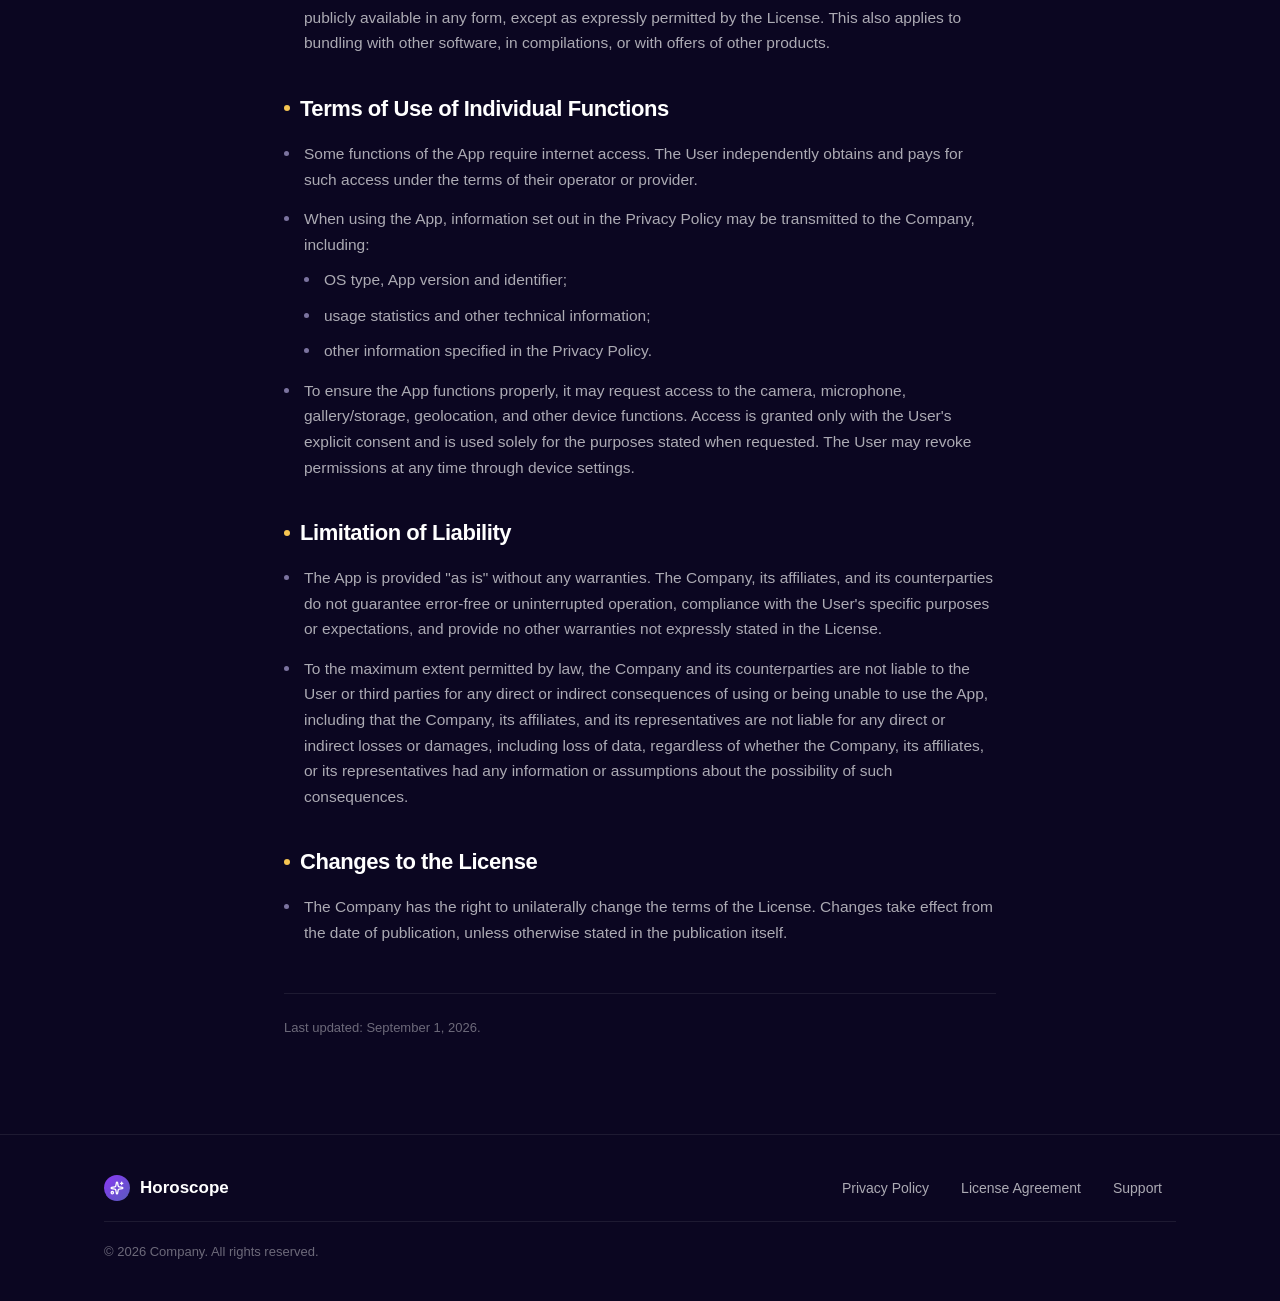
==== commit d2506ec4: "Added localization" ====
--- a/license.html
+++ b/license.html
@@ -1,10 +1,10 @@
 <!DOCTYPE html>
-<html lang="ru">
+<html lang="en">
 <head>
 <meta charset="UTF-8">
 <meta name="viewport" content="width=device-width, initial-scale=1.0">
-<title>Лицензионное соглашение — Гороскоп</title>
-<meta name="description" content="Лицензионное соглашение мобильного приложения «Гороскоп».">
+<title>License Agreement — Horoscope</title>
+<meta name="description" content="License Agreement of the Horoscope mobile application.">
 <link rel="stylesheet" href="assets/css/style.css">
 </head>
 <body>
@@ -13,106 +13,112 @@
   <div class="container">
     <a href="privacy.html" class="brand">
       <span class="icon-badge"><img src="assets/img/icons/sparkle.svg" alt=""></span>
-      Гороскоп
+      Horoscope
     </a>
-    <nav class="nav" id="site-nav">
-      <a href="privacy.html" class="nav-link">Политика конфиденциальности</a>
-      <a href="license.html" class="nav-link is-active">Лицензионное соглашение</a>
-      <a href="support.html" class="nav-link">Поддержка</a>
-    </nav>
-    <button class="nav-toggle" type="button" aria-label="Открыть меню" aria-expanded="false" aria-controls="site-nav">
-      <svg viewBox="0 0 24 24" fill="none" xmlns="http://www.w3.org/2000/svg">
-        <path d="M3 6H21M3 12H21M3 18H21" stroke="currentColor" stroke-width="2" stroke-linecap="round"/>
-      </svg>
-    </button>
+    <div class="header-right">
+      <nav class="nav" id="site-nav">
+        <a href="privacy.html" class="nav-link">Privacy Policy</a>
+        <a href="license.html" class="nav-link is-active">License Agreement</a>
+        <a href="support.html" class="nav-link">Support</a>
+      </nav>
+      <div class="lang-switch">
+        <a href="license.html" class="is-active">EN</a>
+        <a href="ru/license.html">RU</a>
+      </div>
+      <button class="nav-toggle" type="button" aria-label="Open menu" aria-expanded="false" aria-controls="site-nav">
+        <svg viewBox="0 0 24 24" fill="none" xmlns="http://www.w3.org/2000/svg">
+          <path d="M3 6H21M3 12H21M3 18H21" stroke="currentColor" stroke-width="2" stroke-linecap="round"/>
+        </svg>
+      </button>
+    </div>
   </div>
 </header>
 
 <main>
   <section class="page-hero">
     <div class="container">
-      <span class="eyebrow">Юридическая информация</span>
-      <h1>Лицензионное соглашение</h1>
-      <p>Перед использованием приложения «Гороскоп» ознакомьтесь с условиями лицензионного соглашения.</p>
+      <span class="eyebrow">Legal Information</span>
+      <h1>License Agreement</h1>
+      <p>Before using the Horoscope app, please review the terms of the License Agreement.</p>
     </div>
   </section>
 
   <section class="legal-content">
     <div class="container">
       <div class="intro">
-        <p>Перед использованием программы ознакомьтесь с условиями лицензионного соглашения.</p>
-        <p>Любое использование программы означает полное и безоговорочное принятие этих условий. Если вы не принимаете условия в полном объёме, вы не имеете права использовать программу.</p>
+        <p>Before using the app, please review the terms of the License Agreement.</p>
+        <p>Any use of the app constitutes full and unconditional acceptance of these terms. If you do not accept the terms in full, you have no right to use the app.</p>
       </div>
 
       <div class="legal-section">
-        <h2>Общие положения</h2>
+        <h2>General Provisions</h2>
         <ul>
-          <li>Настоящее Лицензионное соглашение («Лицензия») устанавливает условия использования мобильного приложения «Гороскоп» («Программа»). Соглашение заключено между лицом, использующим Программу («Пользователь»), и Компанией.</li>
-          <li>Копируя, устанавливая или используя Программу любым образом, Пользователь выражает полное и безоговорочное согласие со всеми условиями Лицензии.</li>
-          <li>Использование Программы разрешается только на условиях настоящей Лицензии. Если Пользователь не принимает условия в полном объёме, он не имеет права использовать Программу. Использование с нарушением любого условия Лицензии запрещено.</li>
-          <li>Использование Программы на условиях Лицензии в личных некоммерческих целях осуществляется безвозмездно. Иное использование (способами, не предусмотренными Лицензией) возможно только на основании отдельного соглашения с Компанией.</li>
-          <li>Пользуясь Программой, Пользователь также соглашается с условиями обработки персональных данных, предусмотренных Политикой конфиденциальности. Использование Программы может регулироваться дополнительными условиями, ссылки на которые могут размещаться в Программе. Указанные документы могут быть изменены Компанией в одностороннем порядке без специального уведомления. Новая редакция вступает в силу с момента публикации, если иное не указано в новой редакции.</li>
-          <li>К Лицензии и отношениям, связанным с использованием Программы, применяется право Российской Федерации. Любые претензии или иски подаются в суд по месту нахождения Компании. Иное может быть предусмотрено соглашением Сторон.</li>
+          <li>This License Agreement (the "License") sets out the terms for using the Horoscope mobile application (the "App"). The Agreement is concluded between the person using the App (the "User") and the Company.</li>
+          <li>By copying, installing, or using the App in any way, the User expresses full and unconditional agreement with all terms of the License.</li>
+          <li>Use of the App is permitted only under the terms of this License. If the User does not accept the terms in full, the User has no right to use the App. Use in violation of any term of the License is prohibited.</li>
+          <li>Use of the App under the terms of the License for personal, non-commercial purposes is free of charge. Any other use (in ways not provided for by the License) is possible only under a separate agreement with the Company.</li>
+          <li>By using the App, the User also agrees to the terms of personal data processing set out in the Privacy Policy. Use of the App may be governed by additional terms, links to which may be placed within the App. These documents may be amended by the Company unilaterally without special notice. The new version takes effect from the moment of publication, unless otherwise stated in the new version.</li>
+          <li>The laws of the Russian Federation apply to the License and to relations related to the use of the App. Any claims or lawsuits shall be filed with the court at the Company's location. Otherwise may be provided for by agreement of the Parties.</li>
         </ul>
       </div>
 
       <div class="legal-section">
-        <h2>Лицензия</h2>
+        <h2>License</h2>
         <ul>
-          <li>Компания безвозмездно предоставляет Пользователю простую (неисключительную) непередаваемую лицензию на использование Программы на территории всех стран мира следующими способами:
+          <li>The Company grants the User, free of charge, a simple (non-exclusive), non-transferable license to use the App worldwide in the following ways:
             <ul>
-              <li>Применять Программу по прямому функциональному назначению, в целях чего произвести её копирование и установку на персональном устройстве Пользователя. Пользователь вправе установить Программу на неограниченное число персональных устройств.</li>
+              <li>To use the App for its direct functional purpose, including copying and installing it on the User's personal device. The User may install the App on an unlimited number of personal devices.</li>
             </ul>
           </li>
         </ul>
       </div>
 
       <div class="legal-section">
-        <h2>Ограничения</h2>
+        <h2>Restrictions</h2>
         <ul>
-          <li>За исключением случаев, прямо предусмотренных Лицензией или применимым законодательством, Пользователь не вправе:
+          <li>Except as expressly permitted by the License or applicable law, the User may not:
             <ul>
-              <li>изменять, декомпилировать, дизассемблировать или дешифровать Программу;</li>
-              <li>извлекать исходный код или получать информацию о реализации алгоритмов;</li>
-              <li>создавать производные произведения;</li>
-              <li>осуществлять иное использование, не предусмотренное Лицензией, без письменного согласия Компании.</li>
+              <li>modify, decompile, disassemble, or decrypt the App;</li>
+              <li>extract source code or obtain information about the implementation of algorithms;</li>
+              <li>create derivative works;</li>
+              <li>make any other use not provided for by the License without the Company's written consent.</li>
             </ul>
           </li>
-          <li>Без письменного согласия Компании запрещается воспроизводить, распространять или доводить до всеобщего сведения Программу в любой форме, кроме случаев, прямо разрешённых Лицензией. Это касается также совместного использования с другими программами, в сборниках или с предложениями иных продуктов.</li>
+          <li>Without the Company's written consent, it is prohibited to reproduce, distribute, or make the App publicly available in any form, except as expressly permitted by the License. This also applies to bundling with other software, in compilations, or with offers of other products.</li>
         </ul>
       </div>
 
       <div class="legal-section">
-        <h2>Условия использования отдельных функций</h2>
+        <h2>Terms of Use of Individual Functions</h2>
         <ul>
-          <li>Для работы отдельных функций Программы требуется доступ к сети Интернет. Пользователь самостоятельно получает и оплачивает такой доступ на условиях своего оператора или провайдера.</li>
-          <li>При использовании Программы Компании может передаваться информация, предусмотренная Политикой конфиденциальности, в том числе:
+          <li>Some functions of the App require internet access. The User independently obtains and pays for such access under the terms of their operator or provider.</li>
+          <li>When using the App, information set out in the Privacy Policy may be transmitted to the Company, including:
             <ul>
-              <li>тип ОС, версия и идентификатор Программы;</li>
-              <li>статистика использования и иная техническая информация;</li>
-              <li>иная информация, указанная в Политике конфиденциальности.</li>
+              <li>OS type, App version and identifier;</li>
+              <li>usage statistics and other technical information;</li>
+              <li>other information specified in the Privacy Policy.</li>
             </ul>
           </li>
-          <li>Для обеспечения работы Программа может запрашивать доступ к камере, микрофону, галерее/хранилищу, геолокации и другим функциям устройства. Доступ предоставляется только с явного согласия Пользователя и используется исключительно для целей, указанных при запросе. Пользователь может в любое время отозвать разрешения через настройки устройства.</li>
+          <li>To ensure the App functions properly, it may request access to the camera, microphone, gallery/storage, geolocation, and other device functions. Access is granted only with the User's explicit consent and is used solely for the purposes stated when requested. The User may revoke permissions at any time through device settings.</li>
         </ul>
       </div>
 
       <div class="legal-section">
-        <h2>Ограничение ответственности</h2>
+        <h2>Limitation of Liability</h2>
         <ul>
-          <li>Программа предоставляется на условиях «как есть» (as is) без каких-либо гарантий. Компания, её аффилированные лица и её контрагенты не гарантируют безошибочную и бесперебойную работу, соответствие конкретным целям или ожиданиям Пользователя, а также не дают иных гарантий, прямо не указанных в Лицензии.</li>
-          <li>В максимальной степени, допустимой законом, Компания и её контрагенты не несут ответственности перед Пользователем и третьими лицами за любые прямые или косвенные последствия использования или невозможности использования Программы, в том числе Компания, её аффилированные лица и её представители не несут ответственности за любые прямые или косвенные убытки, ущерб, включая потерю данных, вне зависимости от того, имелись ли у Компании, её аффилированных лиц или её представителей сведения или предположения о возможности таких последствий.</li>
+          <li>The App is provided "as is" without any warranties. The Company, its affiliates, and its counterparties do not guarantee error-free or uninterrupted operation, compliance with the User's specific purposes or expectations, and provide no other warranties not expressly stated in the License.</li>
+          <li>To the maximum extent permitted by law, the Company and its counterparties are not liable to the User or third parties for any direct or indirect consequences of using or being unable to use the App, including that the Company, its affiliates, and its representatives are not liable for any direct or indirect losses or damages, including loss of data, regardless of whether the Company, its affiliates, or its representatives had any information or assumptions about the possibility of such consequences.</li>
         </ul>
       </div>
 
       <div class="legal-section">
-        <h2>Изменение Лицензии</h2>
+        <h2>Changes to the License</h2>
         <ul>
-          <li>Компания вправе изменять условия Лицензии в одностороннем порядке. Изменения вступают в силу с даты публикации, если иное не указано в самой публикации.</li>
+          <li>The Company has the right to unilaterally change the terms of the License. Changes take effect from the date of publication, unless otherwise stated in the publication itself.</li>
         </ul>
       </div>
 
-      <p class="legal-updated">Дата последнего обновления: 1 сентября 2026 г.</p>
+      <p class="legal-updated">Last updated: September 1, 2026.</p>
     </div>
   </section>
 </main>
@@ -121,14 +127,14 @@
   <div class="container">
     <a href="privacy.html" class="footer-brand">
       <span class="icon-badge"><img src="assets/img/icons/sparkle.svg" alt=""></span>
-      Гороскоп
+      Horoscope
     </a>
     <ul class="footer-nav">
-      <li><a href="privacy.html" class="nav-link">Политика конфиденциальности</a></li>
-      <li><a href="license.html" class="nav-link">Лицензионное соглашение</a></li>
-      <li><a href="support.html" class="nav-link">Поддержка</a></li>
+      <li><a href="privacy.html" class="nav-link">Privacy Policy</a></li>
+      <li><a href="license.html" class="nav-link">License Agreement</a></li>
+      <li><a href="support.html" class="nav-link">Support</a></li>
     </ul>
-    <p class="footer-copy">© 2026 Компания. Все права защищены.</p>
+    <p class="footer-copy">© 2026 Company. All rights reserved.</p>
   </div>
 </footer>
 
--- a/assets/css/style.css
+++ b/assets/css/style.css
@@ -134,6 +134,12 @@
   height: 34px;
 }
 
+.header-right {
+  display: flex;
+  align-items: center;
+  gap: 12px;
+}
+
 .nav {
   display: flex;
   align-items: center;
@@ -176,6 +182,35 @@
 .nav-toggle svg {
   width: 20px;
   height: 20px;
+}
+
+.lang-switch {
+  display: flex;
+  align-items: center;
+  gap: 2px;
+  padding: 4px;
+  border-radius: var(--radius-pill);
+  background: var(--color-surface);
+  border: 1px solid var(--color-border);
+  flex-shrink: 0;
+}
+
+.lang-switch a {
+  padding: 6px 12px;
+  border-radius: var(--radius-pill);
+  font-size: 13px;
+  font-weight: 600;
+  color: var(--color-text-dim);
+  transition: color 0.2s ease, background 0.2s ease;
+}
+
+.lang-switch a:hover {
+  color: var(--color-text);
+}
+
+.lang-switch a.is-active {
+  background: var(--color-accent);
+  color: var(--color-bg);
 }
 
 /* ---------------- Buttons ---------------- */
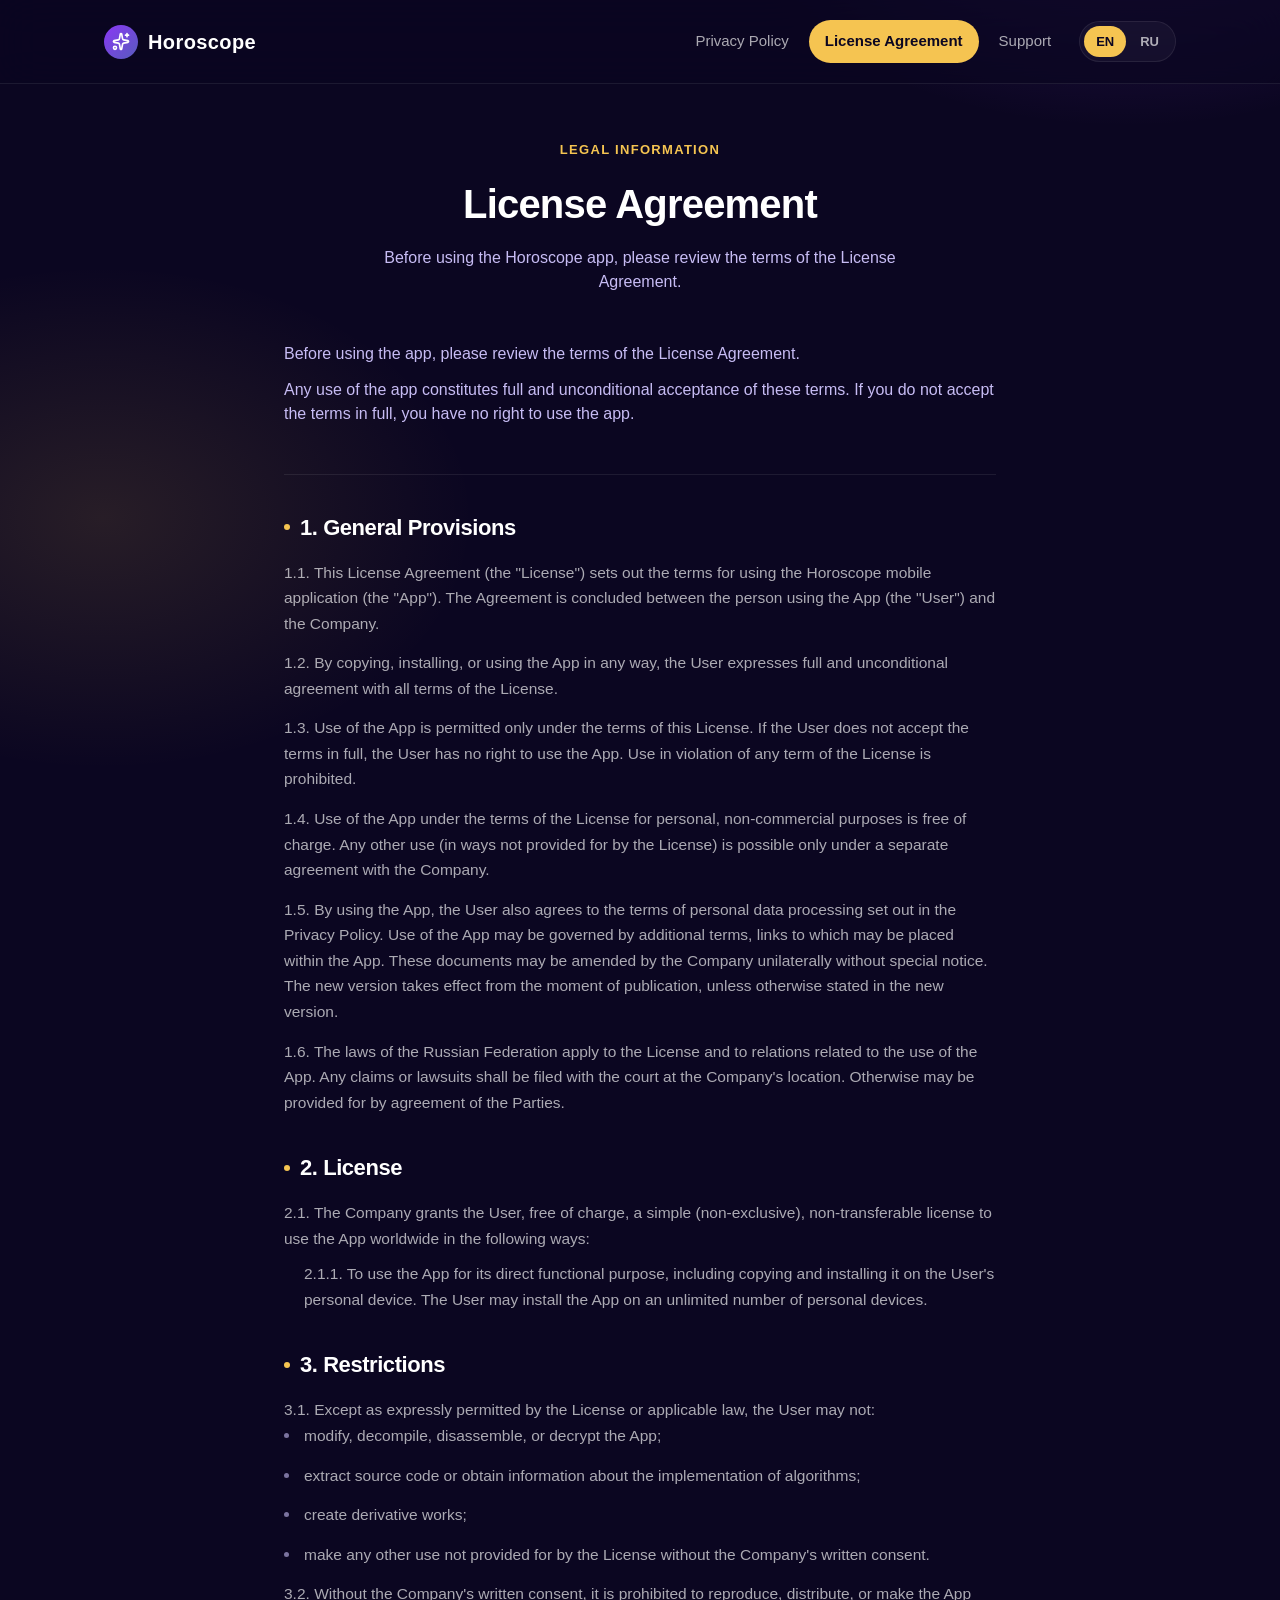
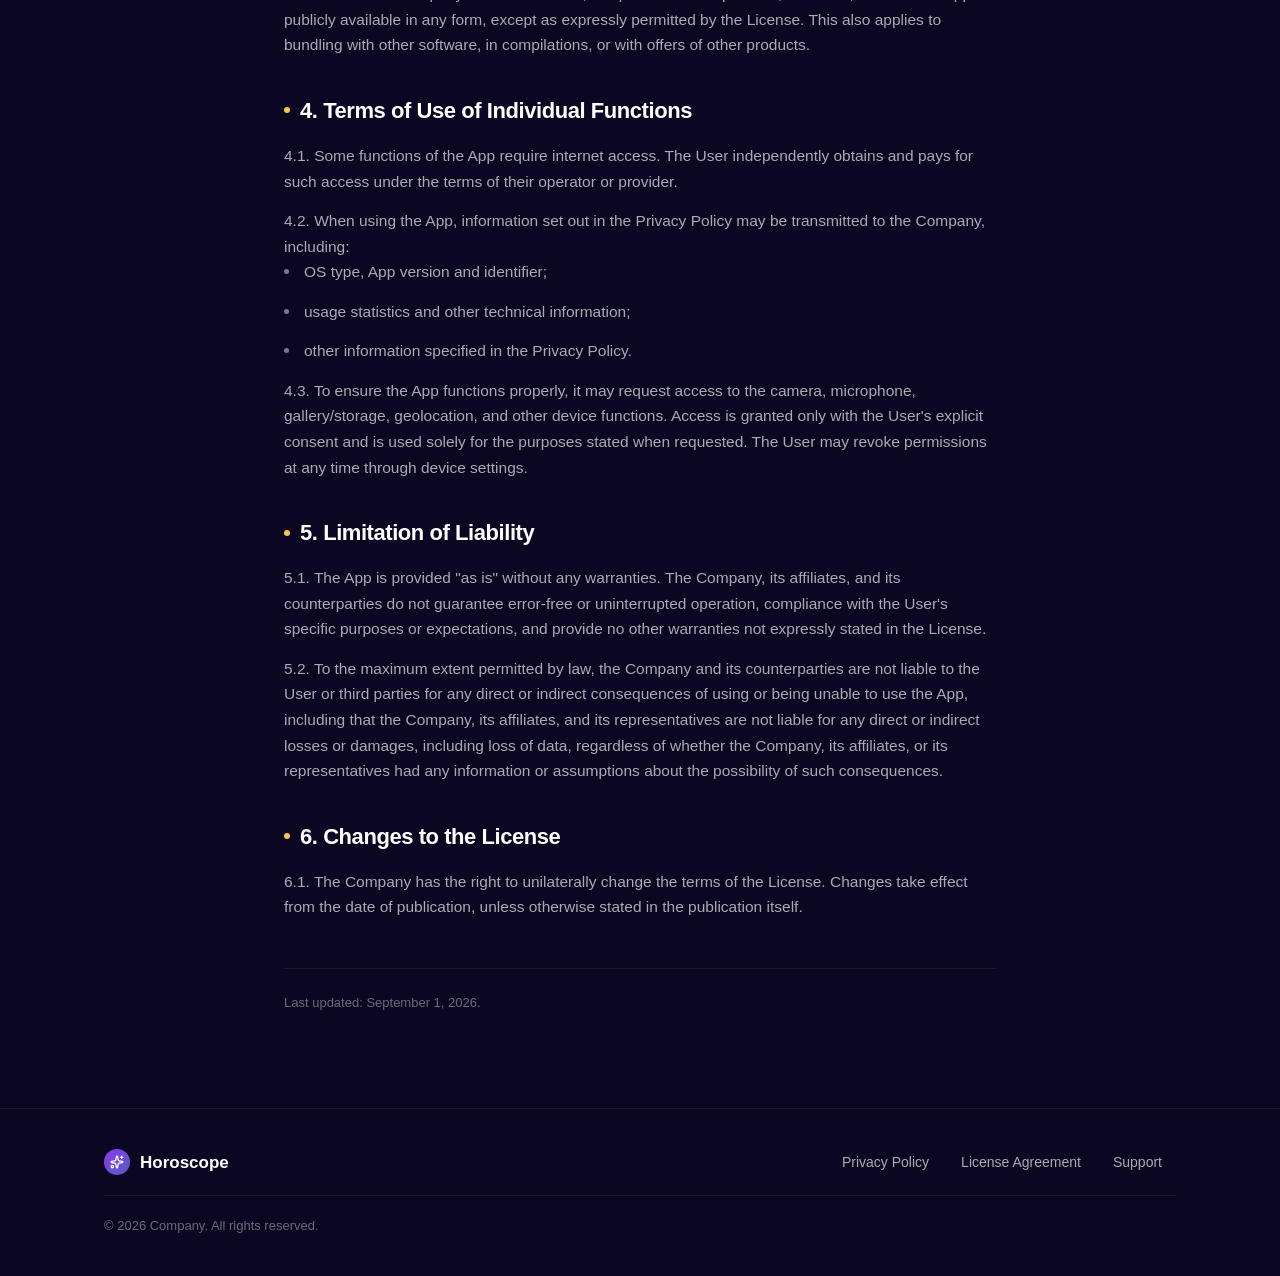
==== commit dbdd525d: "Number legal sections like the original docx drafts Replace bullet lists in privacy policy and licen" ====
--- a/license.html
+++ b/license.html
@@ -51,32 +51,32 @@
       </div>
 
       <div class="legal-section">
-        <h2>General Provisions</h2>
-        <ul>
-          <li>This License Agreement (the "License") sets out the terms for using the Horoscope mobile application (the "App"). The Agreement is concluded between the person using the App (the "User") and the Company.</li>
-          <li>By copying, installing, or using the App in any way, the User expresses full and unconditional agreement with all terms of the License.</li>
-          <li>Use of the App is permitted only under the terms of this License. If the User does not accept the terms in full, the User has no right to use the App. Use in violation of any term of the License is prohibited.</li>
-          <li>Use of the App under the terms of the License for personal, non-commercial purposes is free of charge. Any other use (in ways not provided for by the License) is possible only under a separate agreement with the Company.</li>
-          <li>By using the App, the User also agrees to the terms of personal data processing set out in the Privacy Policy. Use of the App may be governed by additional terms, links to which may be placed within the App. These documents may be amended by the Company unilaterally without special notice. The new version takes effect from the moment of publication, unless otherwise stated in the new version.</li>
-          <li>The laws of the Russian Federation apply to the License and to relations related to the use of the App. Any claims or lawsuits shall be filed with the court at the Company's location. Otherwise may be provided for by agreement of the Parties.</li>
-        </ul>
+        <h2>1. General Provisions</h2>
+        <ol class="clauses">
+          <li>1.1. This License Agreement (the "License") sets out the terms for using the Horoscope mobile application (the "App"). The Agreement is concluded between the person using the App (the "User") and the Company.</li>
+          <li>1.2. By copying, installing, or using the App in any way, the User expresses full and unconditional agreement with all terms of the License.</li>
+          <li>1.3. Use of the App is permitted only under the terms of this License. If the User does not accept the terms in full, the User has no right to use the App. Use in violation of any term of the License is prohibited.</li>
+          <li>1.4. Use of the App under the terms of the License for personal, non-commercial purposes is free of charge. Any other use (in ways not provided for by the License) is possible only under a separate agreement with the Company.</li>
+          <li>1.5. By using the App, the User also agrees to the terms of personal data processing set out in the Privacy Policy. Use of the App may be governed by additional terms, links to which may be placed within the App. These documents may be amended by the Company unilaterally without special notice. The new version takes effect from the moment of publication, unless otherwise stated in the new version.</li>
+          <li>1.6. The laws of the Russian Federation apply to the License and to relations related to the use of the App. Any claims or lawsuits shall be filed with the court at the Company's location. Otherwise may be provided for by agreement of the Parties.</li>
+        </ol>
       </div>
 
       <div class="legal-section">
-        <h2>License</h2>
-        <ul>
-          <li>The Company grants the User, free of charge, a simple (non-exclusive), non-transferable license to use the App worldwide in the following ways:
-            <ul>
-              <li>To use the App for its direct functional purpose, including copying and installing it on the User's personal device. The User may install the App on an unlimited number of personal devices.</li>
-            </ul>
+        <h2>2. License</h2>
+        <ol class="clauses">
+          <li>2.1. The Company grants the User, free of charge, a simple (non-exclusive), non-transferable license to use the App worldwide in the following ways:
+            <ol class="clauses">
+              <li>2.1.1. To use the App for its direct functional purpose, including copying and installing it on the User's personal device. The User may install the App on an unlimited number of personal devices.</li>
+            </ol>
           </li>
-        </ul>
+        </ol>
       </div>
 
       <div class="legal-section">
-        <h2>Restrictions</h2>
-        <ul>
-          <li>Except as expressly permitted by the License or applicable law, the User may not:
+        <h2>3. Restrictions</h2>
+        <ol class="clauses">
+          <li>3.1. Except as expressly permitted by the License or applicable law, the User may not:
             <ul>
               <li>modify, decompile, disassemble, or decrypt the App;</li>
               <li>extract source code or obtain information about the implementation of algorithms;</li>
@@ -84,38 +84,38 @@
               <li>make any other use not provided for by the License without the Company's written consent.</li>
             </ul>
           </li>
-          <li>Without the Company's written consent, it is prohibited to reproduce, distribute, or make the App publicly available in any form, except as expressly permitted by the License. This also applies to bundling with other software, in compilations, or with offers of other products.</li>
-        </ul>
+          <li>3.2. Without the Company's written consent, it is prohibited to reproduce, distribute, or make the App publicly available in any form, except as expressly permitted by the License. This also applies to bundling with other software, in compilations, or with offers of other products.</li>
+        </ol>
       </div>
 
       <div class="legal-section">
-        <h2>Terms of Use of Individual Functions</h2>
-        <ul>
-          <li>Some functions of the App require internet access. The User independently obtains and pays for such access under the terms of their operator or provider.</li>
-          <li>When using the App, information set out in the Privacy Policy may be transmitted to the Company, including:
+        <h2>4. Terms of Use of Individual Functions</h2>
+        <ol class="clauses">
+          <li>4.1. Some functions of the App require internet access. The User independently obtains and pays for such access under the terms of their operator or provider.</li>
+          <li>4.2. When using the App, information set out in the Privacy Policy may be transmitted to the Company, including:
             <ul>
               <li>OS type, App version and identifier;</li>
               <li>usage statistics and other technical information;</li>
               <li>other information specified in the Privacy Policy.</li>
             </ul>
           </li>
-          <li>To ensure the App functions properly, it may request access to the camera, microphone, gallery/storage, geolocation, and other device functions. Access is granted only with the User's explicit consent and is used solely for the purposes stated when requested. The User may revoke permissions at any time through device settings.</li>
-        </ul>
+          <li>4.3. To ensure the App functions properly, it may request access to the camera, microphone, gallery/storage, geolocation, and other device functions. Access is granted only with the User's explicit consent and is used solely for the purposes stated when requested. The User may revoke permissions at any time through device settings.</li>
+        </ol>
       </div>
 
       <div class="legal-section">
-        <h2>Limitation of Liability</h2>
-        <ul>
-          <li>The App is provided "as is" without any warranties. The Company, its affiliates, and its counterparties do not guarantee error-free or uninterrupted operation, compliance with the User's specific purposes or expectations, and provide no other warranties not expressly stated in the License.</li>
-          <li>To the maximum extent permitted by law, the Company and its counterparties are not liable to the User or third parties for any direct or indirect consequences of using or being unable to use the App, including that the Company, its affiliates, and its representatives are not liable for any direct or indirect losses or damages, including loss of data, regardless of whether the Company, its affiliates, or its representatives had any information or assumptions about the possibility of such consequences.</li>
-        </ul>
+        <h2>5. Limitation of Liability</h2>
+        <ol class="clauses">
+          <li>5.1. The App is provided "as is" without any warranties. The Company, its affiliates, and its counterparties do not guarantee error-free or uninterrupted operation, compliance with the User's specific purposes or expectations, and provide no other warranties not expressly stated in the License.</li>
+          <li>5.2. To the maximum extent permitted by law, the Company and its counterparties are not liable to the User or third parties for any direct or indirect consequences of using or being unable to use the App, including that the Company, its affiliates, and its representatives are not liable for any direct or indirect losses or damages, including loss of data, regardless of whether the Company, its affiliates, or its representatives had any information or assumptions about the possibility of such consequences.</li>
+        </ol>
       </div>
 
       <div class="legal-section">
-        <h2>Changes to the License</h2>
-        <ul>
-          <li>The Company has the right to unilaterally change the terms of the License. Changes take effect from the date of publication, unless otherwise stated in the publication itself.</li>
-        </ul>
+        <h2>6. Changes to the License</h2>
+        <ol class="clauses">
+          <li>6.1. The Company has the right to unilaterally change the terms of the License. Changes take effect from the date of publication, unless otherwise stated in the publication itself.</li>
+        </ol>
       </div>
 
       <p class="legal-updated">Last updated: September 1, 2026.</p>
--- a/assets/css/style.css
+++ b/assets/css/style.css
@@ -44,7 +44,7 @@
   min-height: 100vh;
   background:
     radial-gradient(680px 460px at 88% -6%, rgba(151, 71, 255, 0.28), transparent 65%),
-    radial-gradient(620px 420px at 8% 18%, rgba(245, 196, 81, 0.10), transparent 60%),
+    radial-gradient(620px 420px at 8% 18%, rgba(245, 196, 81, 0.12), transparent 60%),
     radial-gradient(900px 620px at 50% 115%, rgba(87, 92, 188, 0.28), transparent 60%),
     var(--color-bg);
   color: var(--color-text);
@@ -415,6 +415,28 @@
 .legal-section ul ul {
   margin-top: 10px;
   gap: 10px;
+}
+
+.legal-section ol.clauses {
+  display: flex;
+  flex-direction: column;
+  gap: 14px;
+  list-style: none;
+  margin: 0;
+  padding: 0;
+}
+
+.legal-section ol.clauses > li {
+  padding-left: 0;
+}
+
+.legal-section ol.clauses > li::before {
+  content: none;
+}
+
+.legal-section ol.clauses ol.clauses {
+  margin-top: 10px;
+  padding-left: 20px;
 }
 
 .legal-updated {
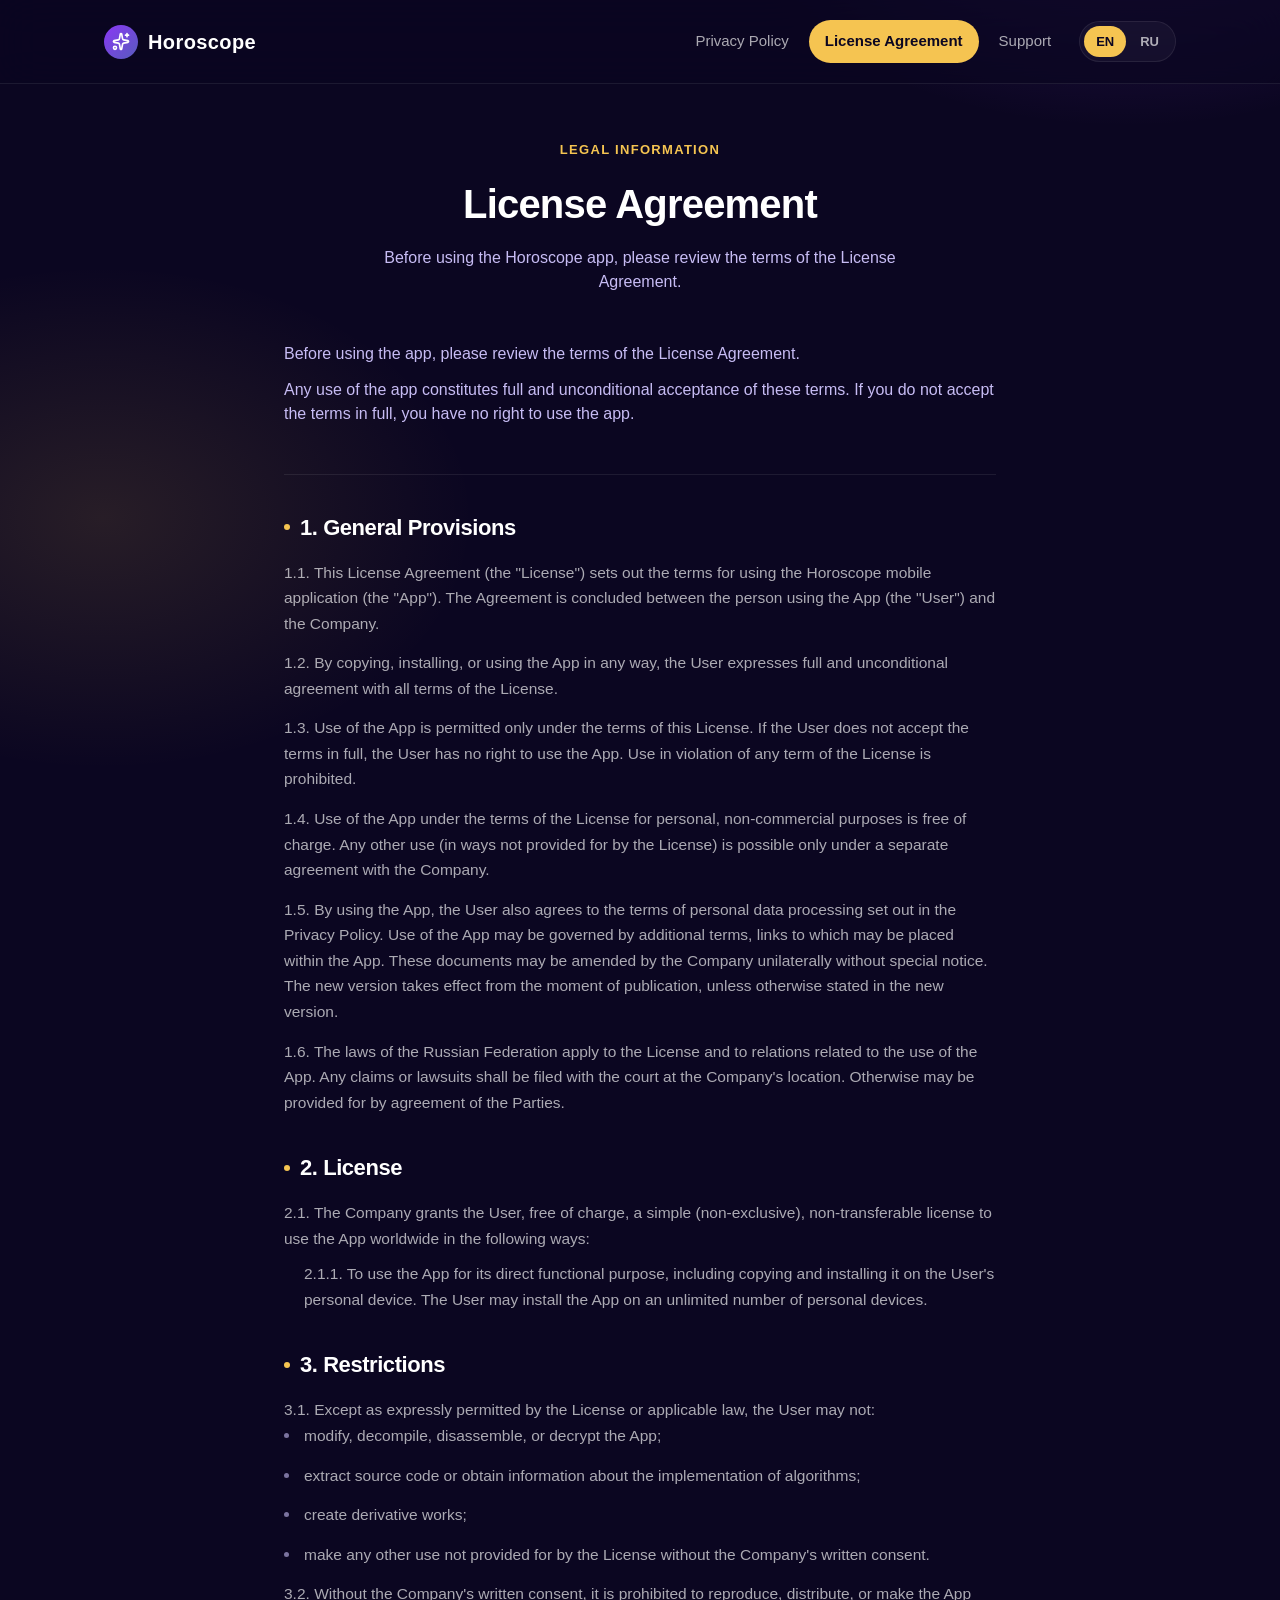
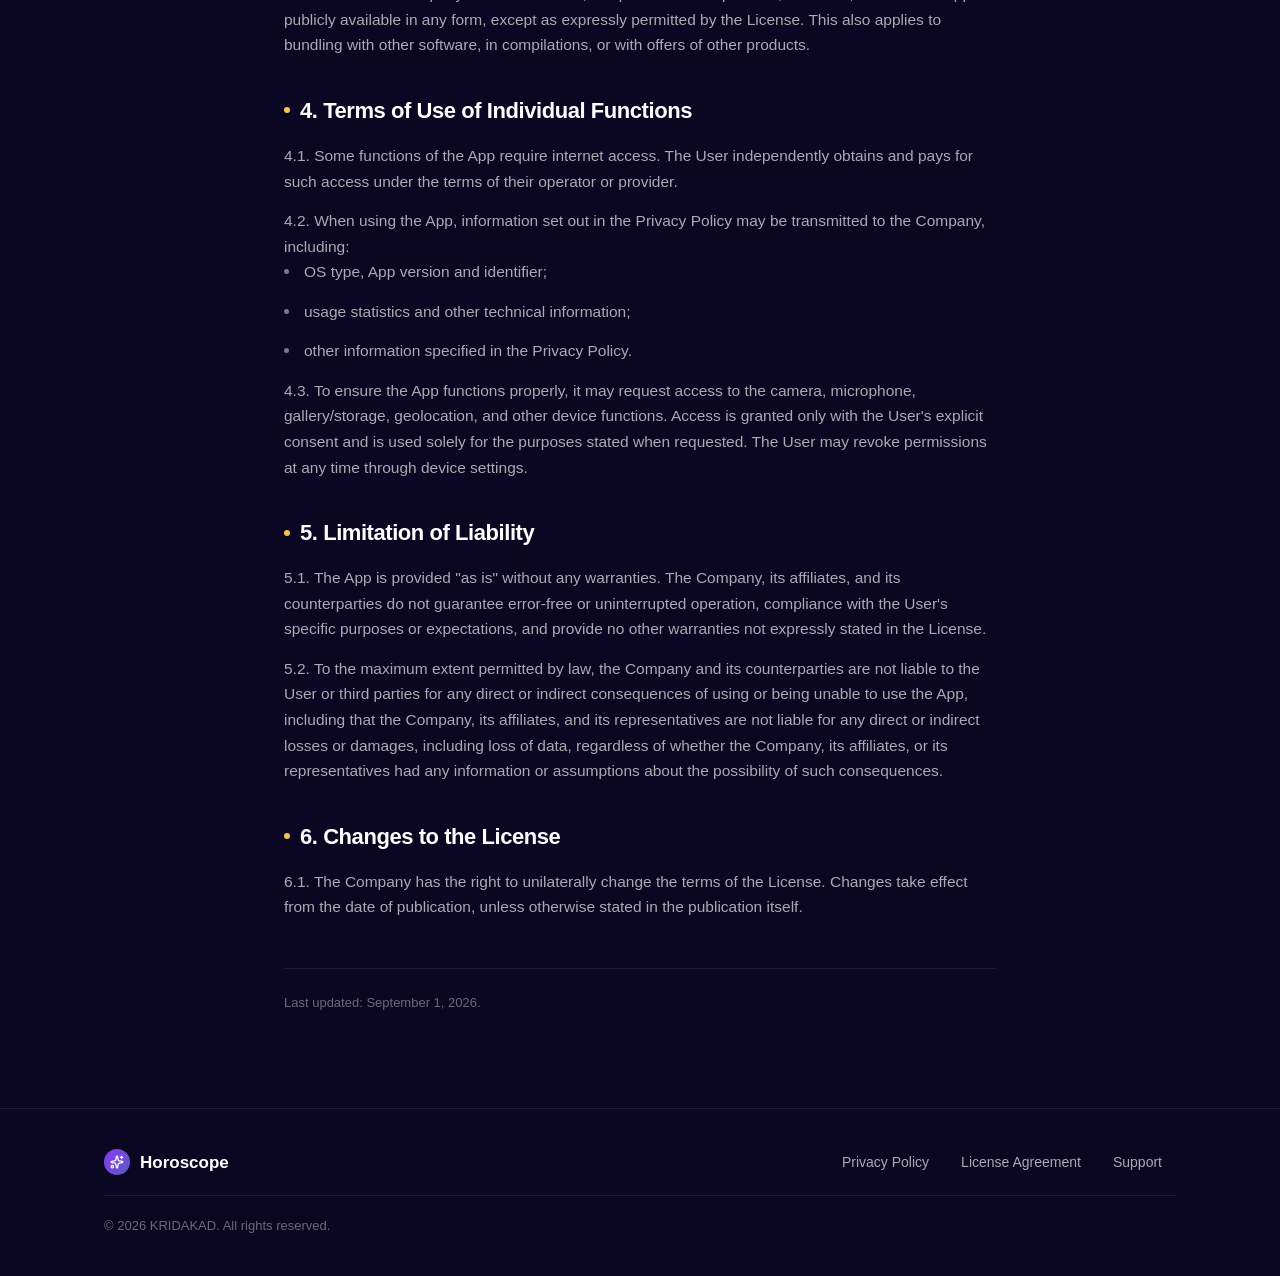
==== commit 1a460bf9: "Replace generic Company with company name in footer copyright Footer now reads "© 2026 KRIDAKAD. ..." ====
--- a/license.html
+++ b/license.html
@@ -134,7 +134,7 @@
       <li><a href="license.html" class="nav-link">License Agreement</a></li>
       <li><a href="support.html" class="nav-link">Support</a></li>
     </ul>
-    <p class="footer-copy">© 2026 Company. All rights reserved.</p>
+    <p class="footer-copy">© 2026 KRIDAKAD. All rights reserved.</p>
   </div>
 </footer>
 
